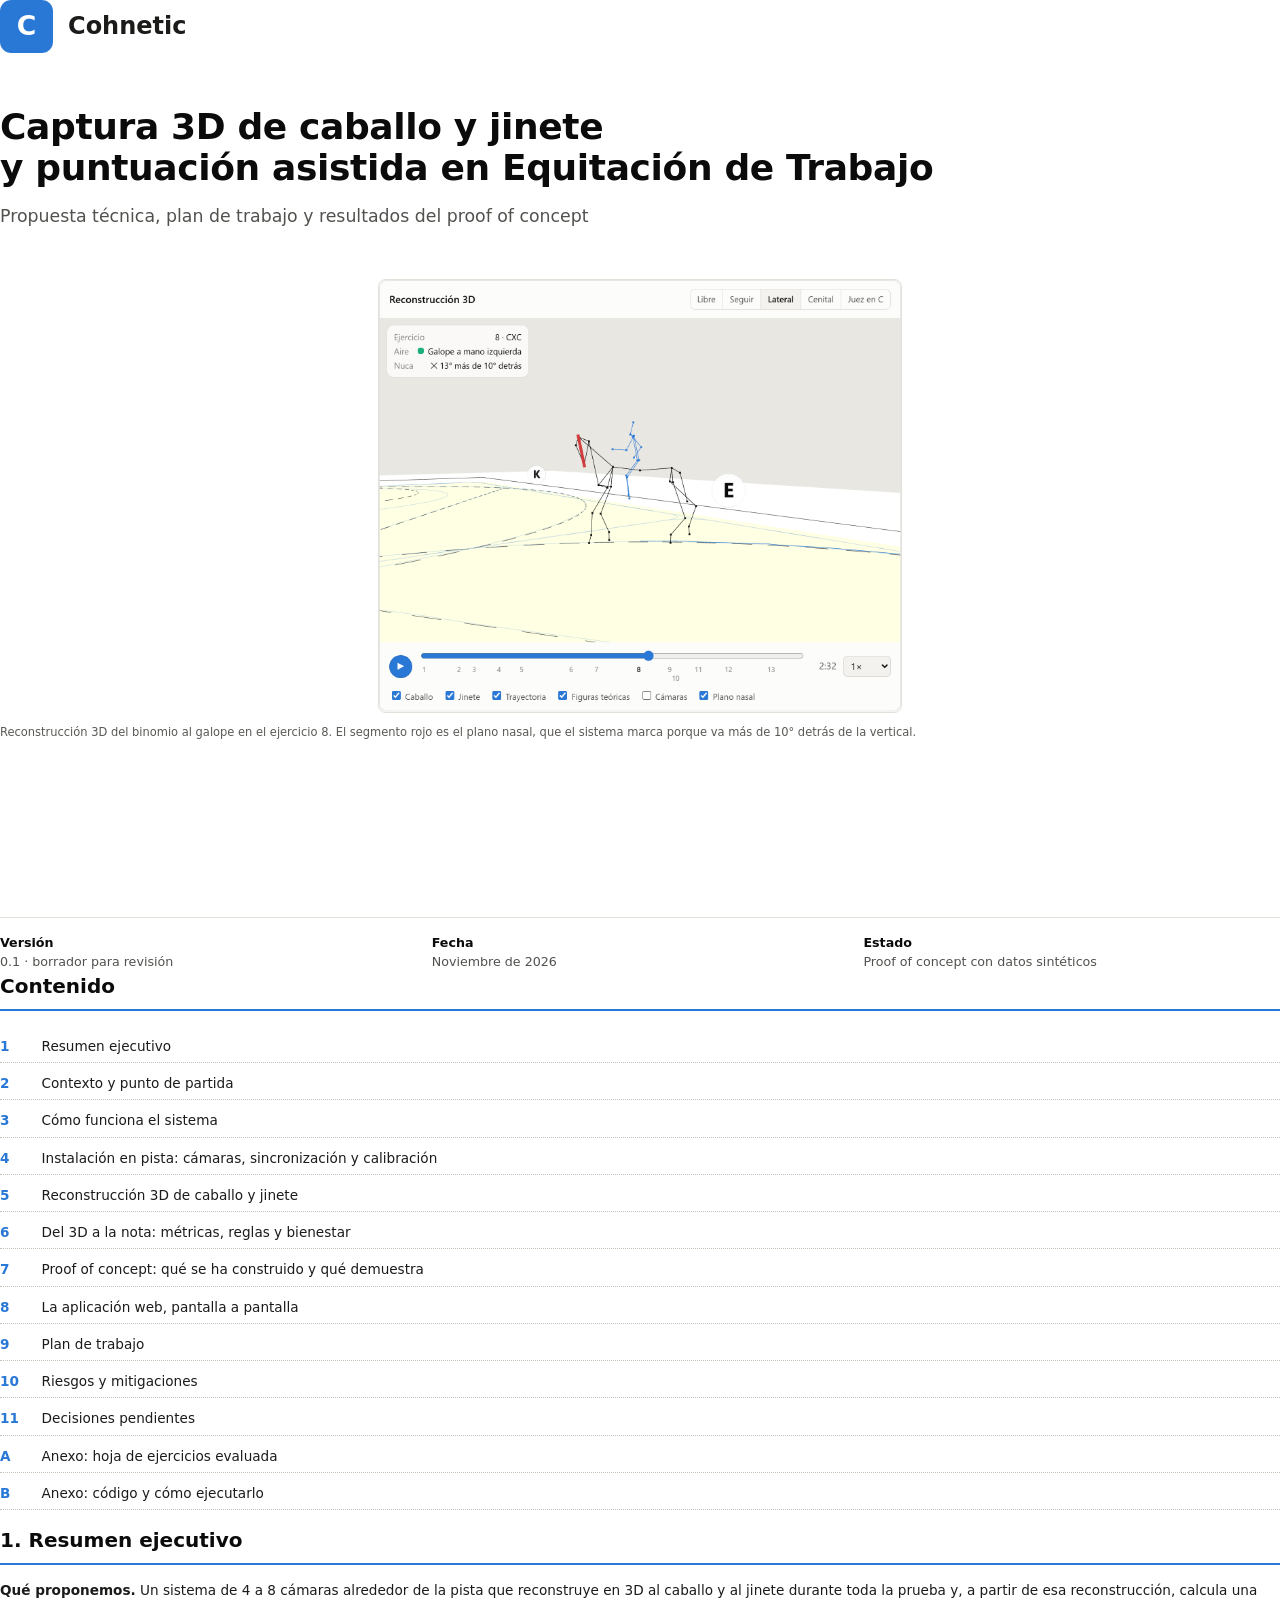
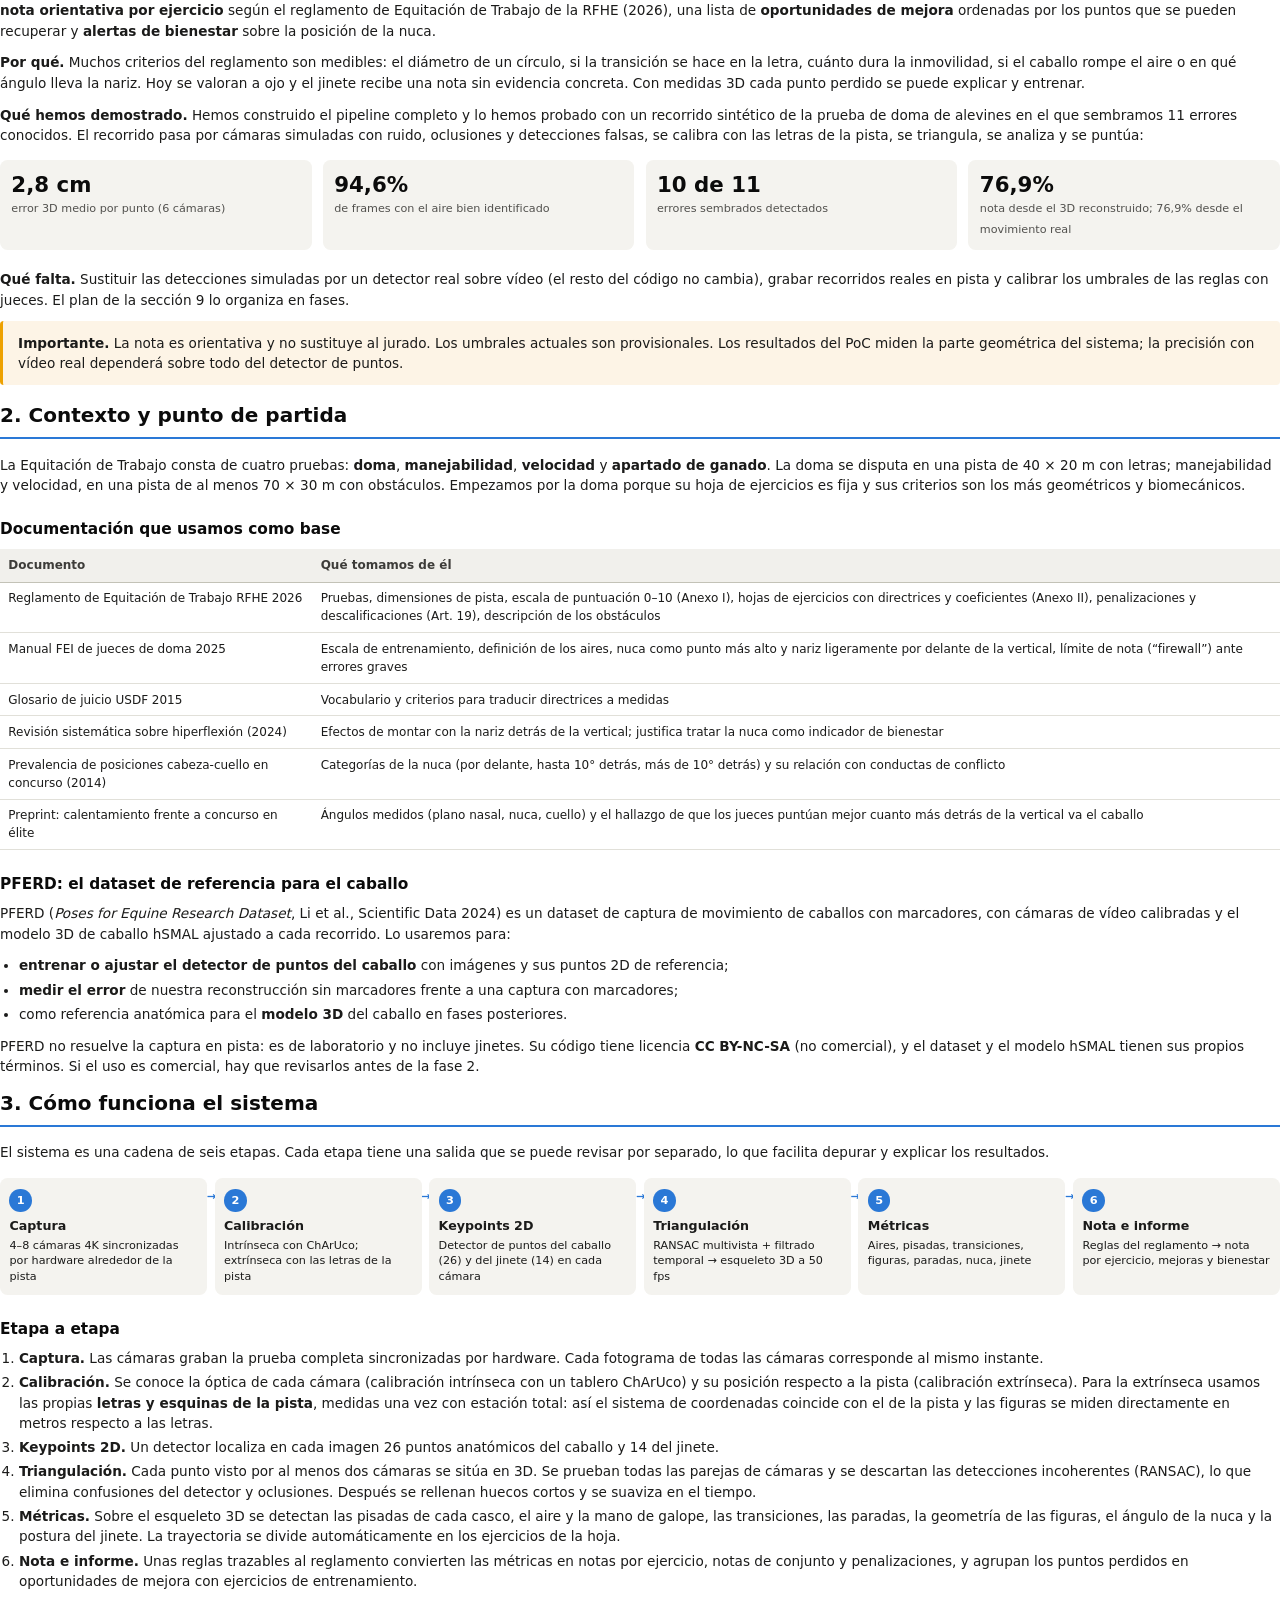
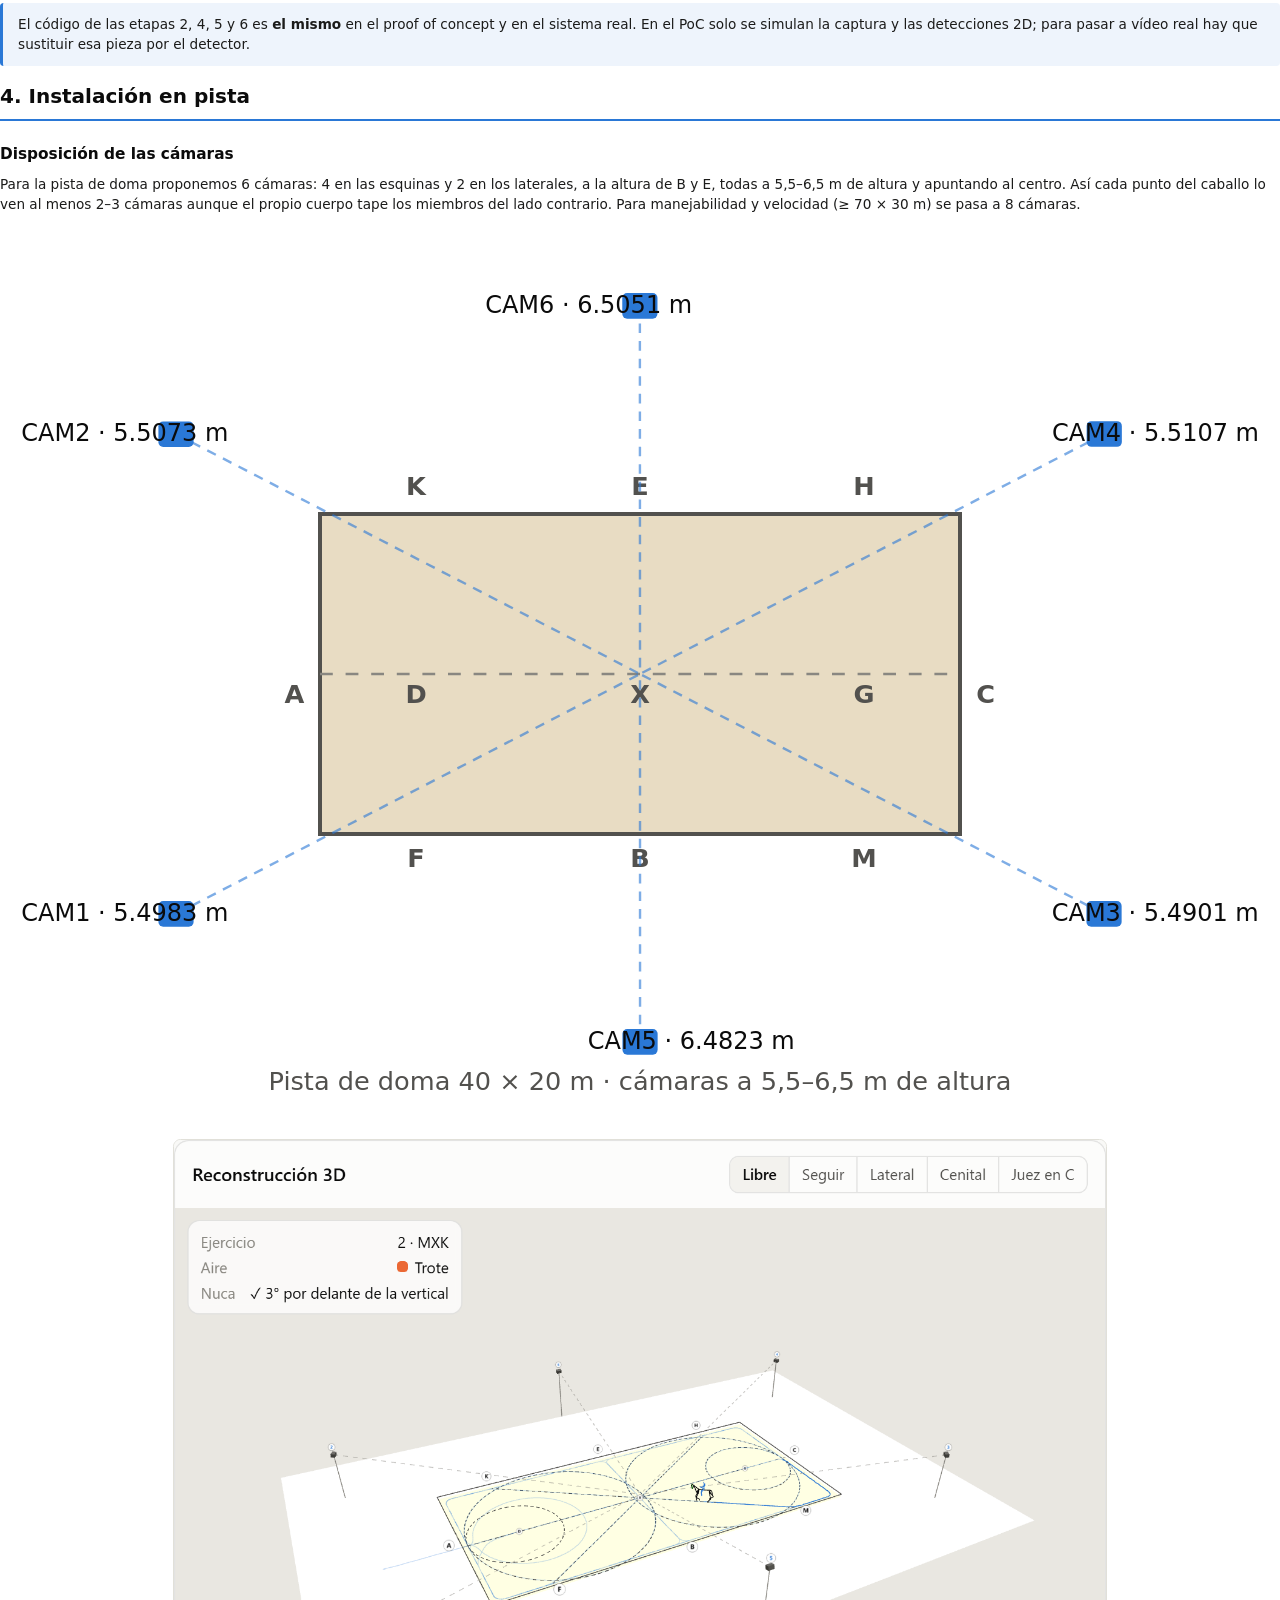
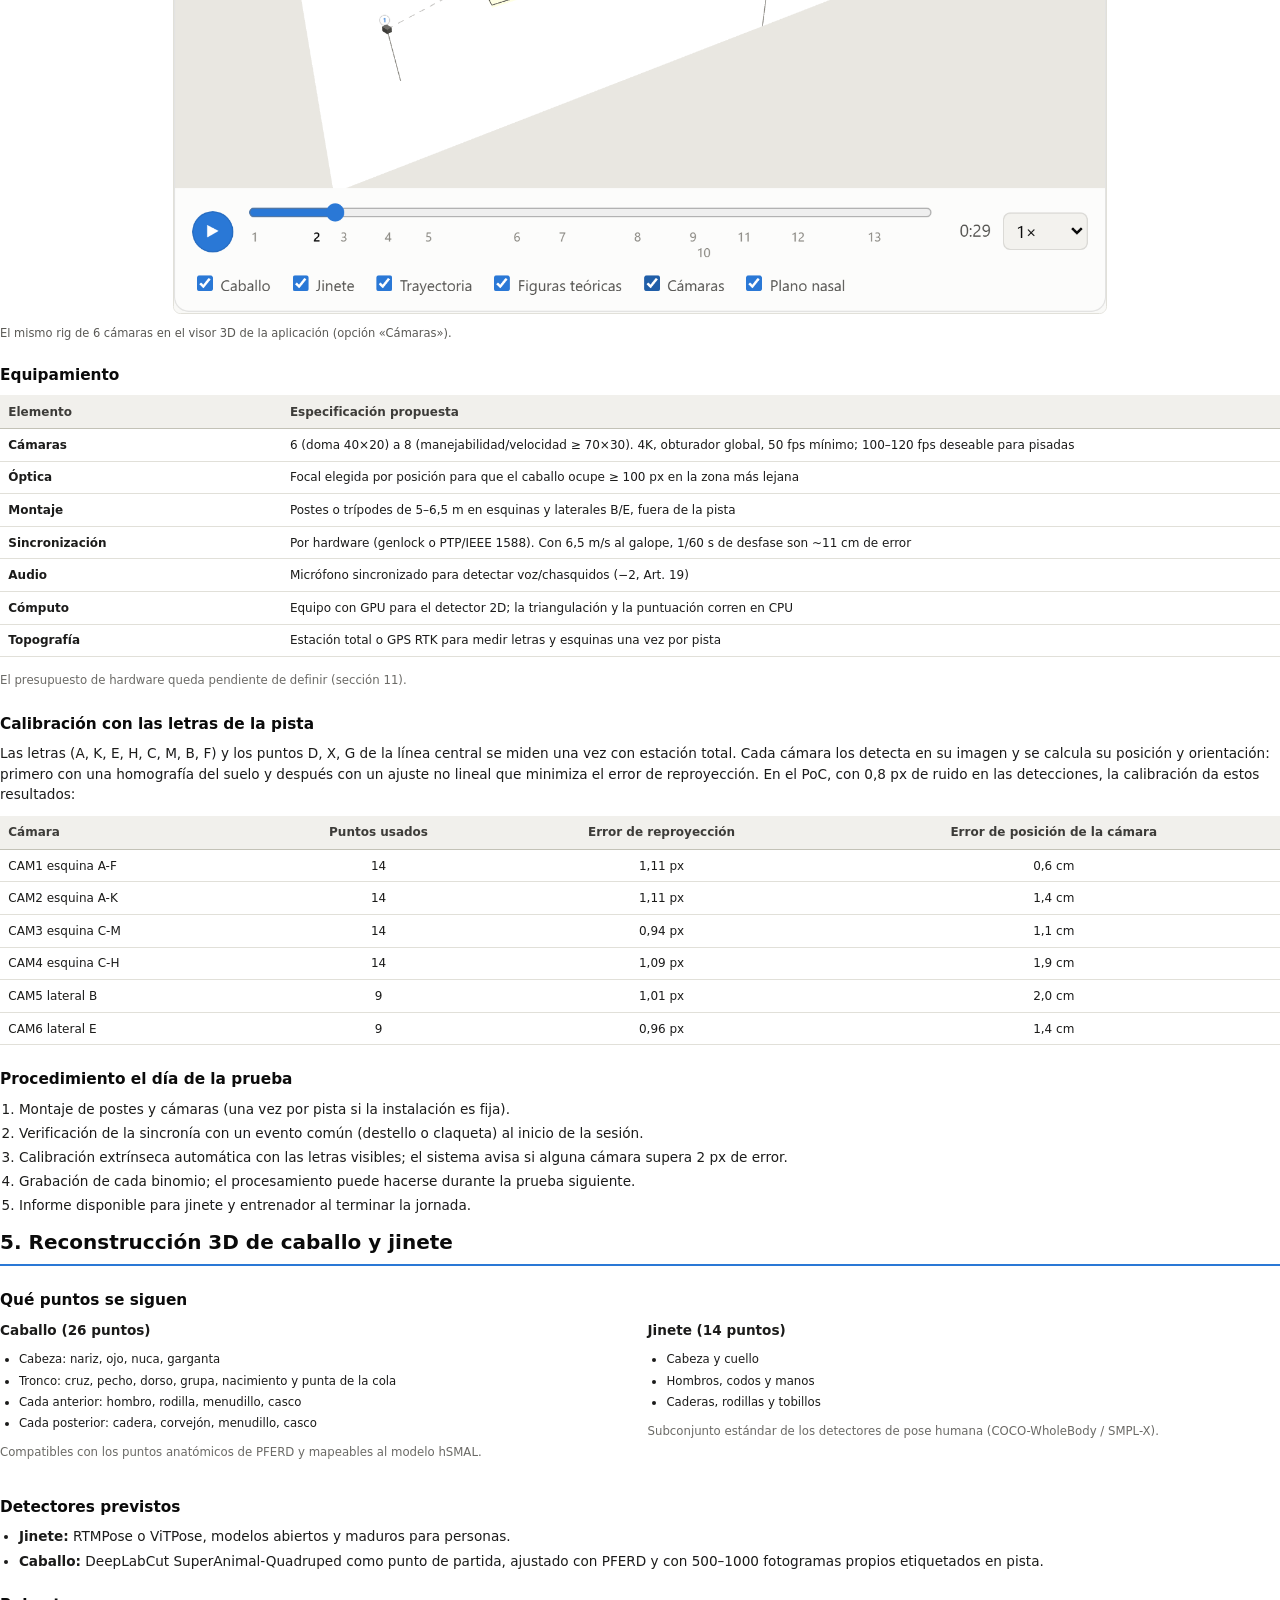
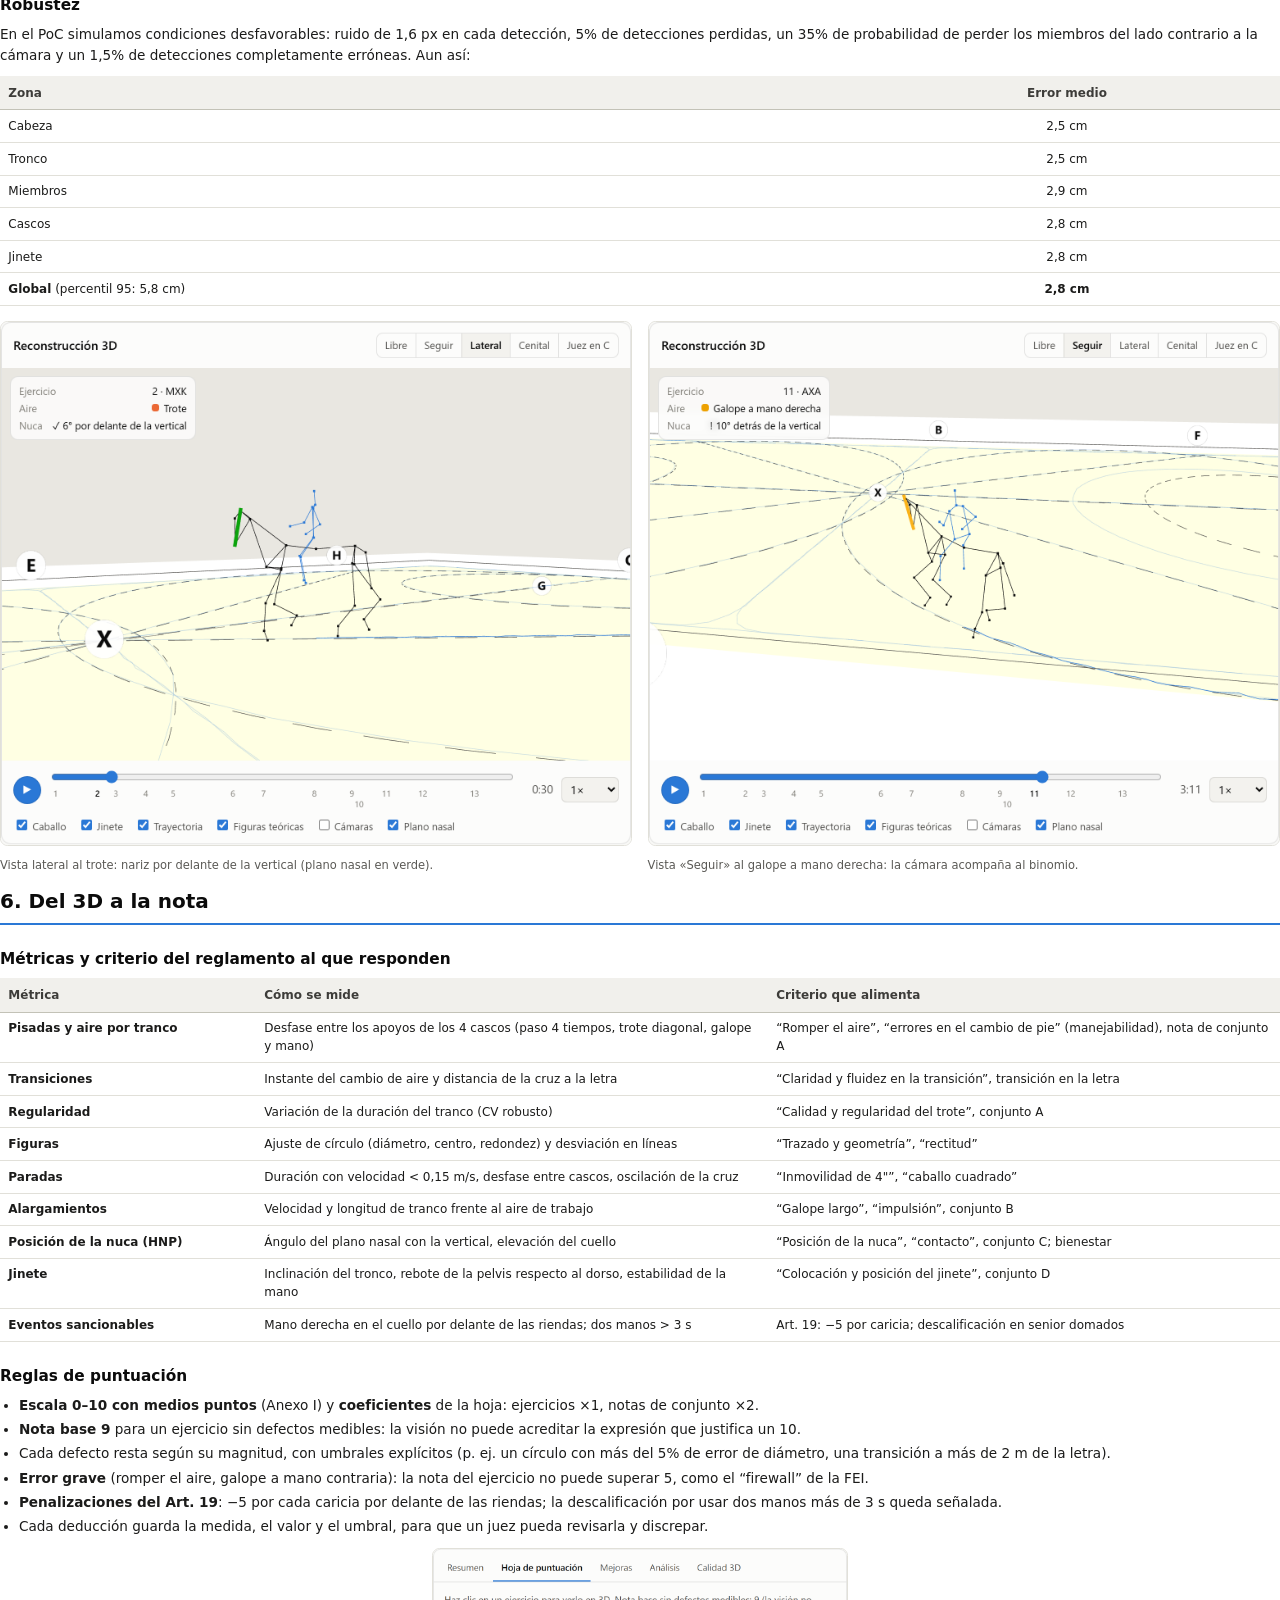
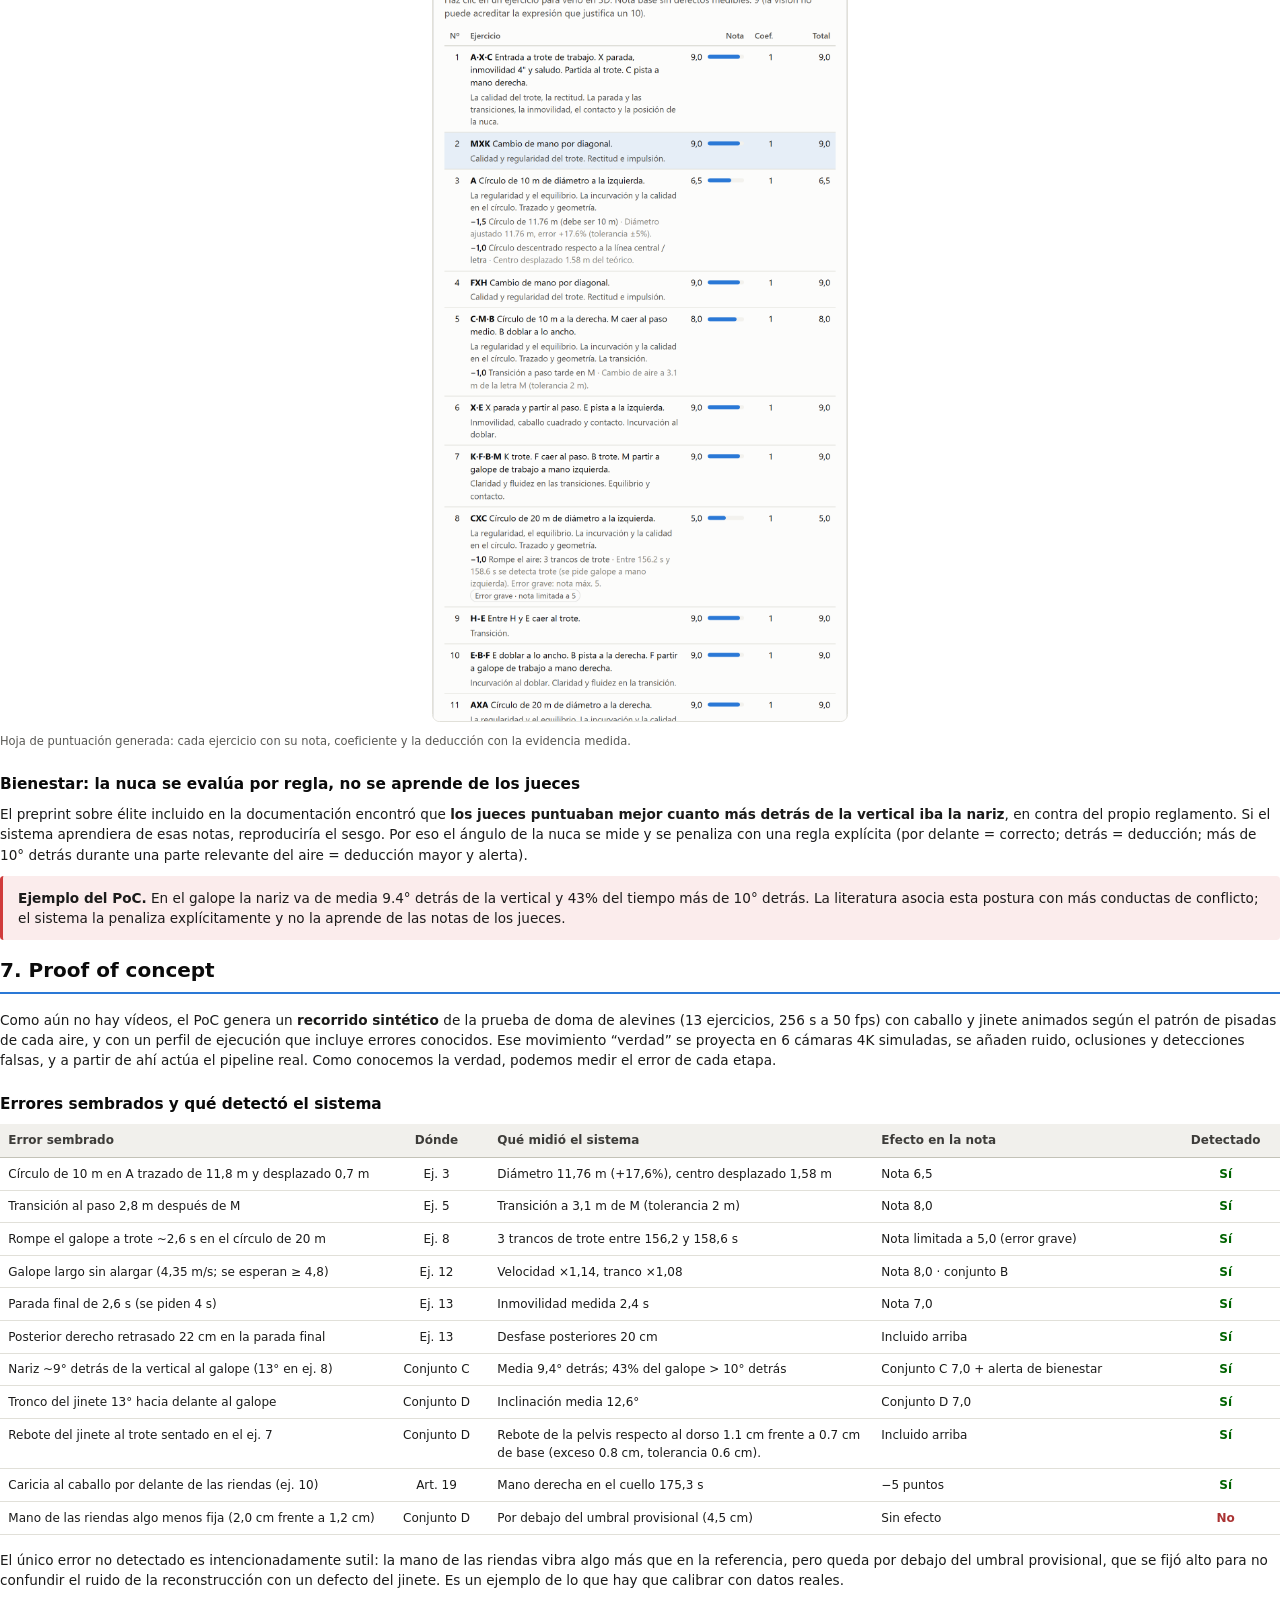
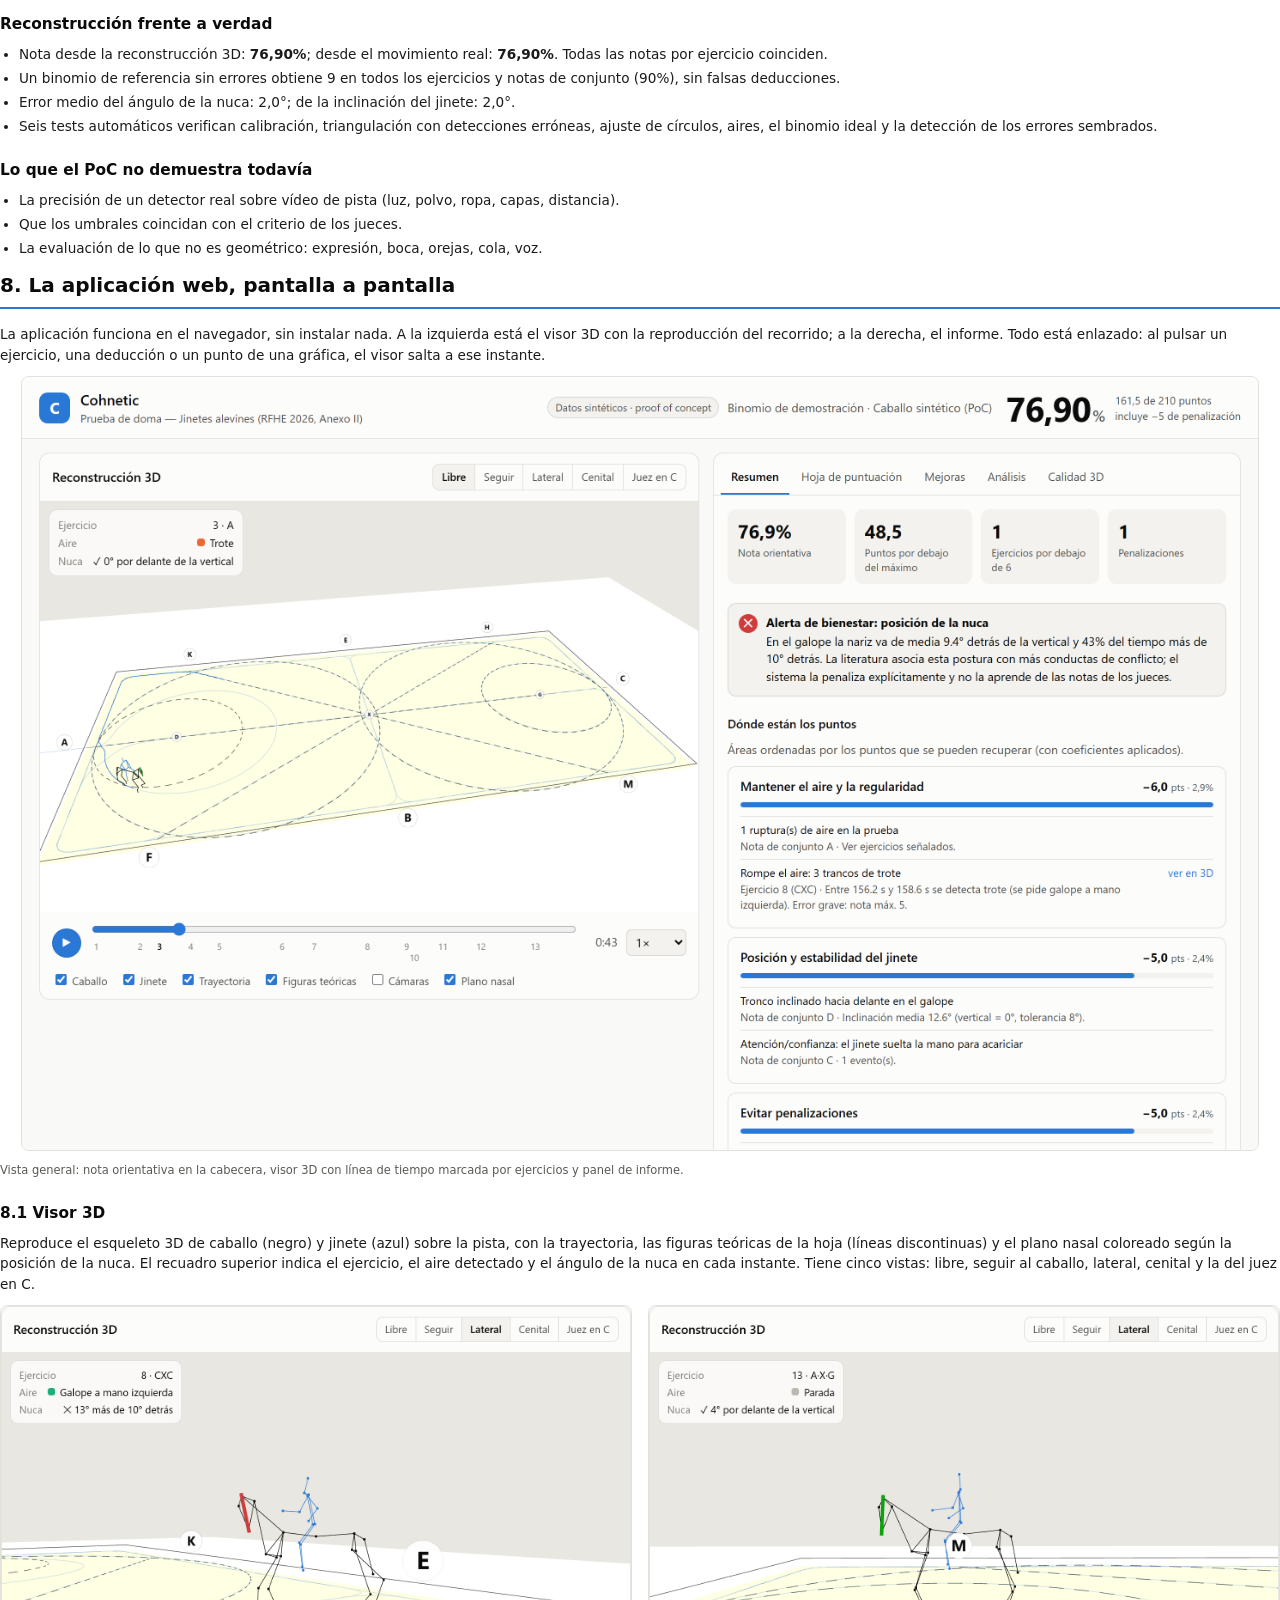
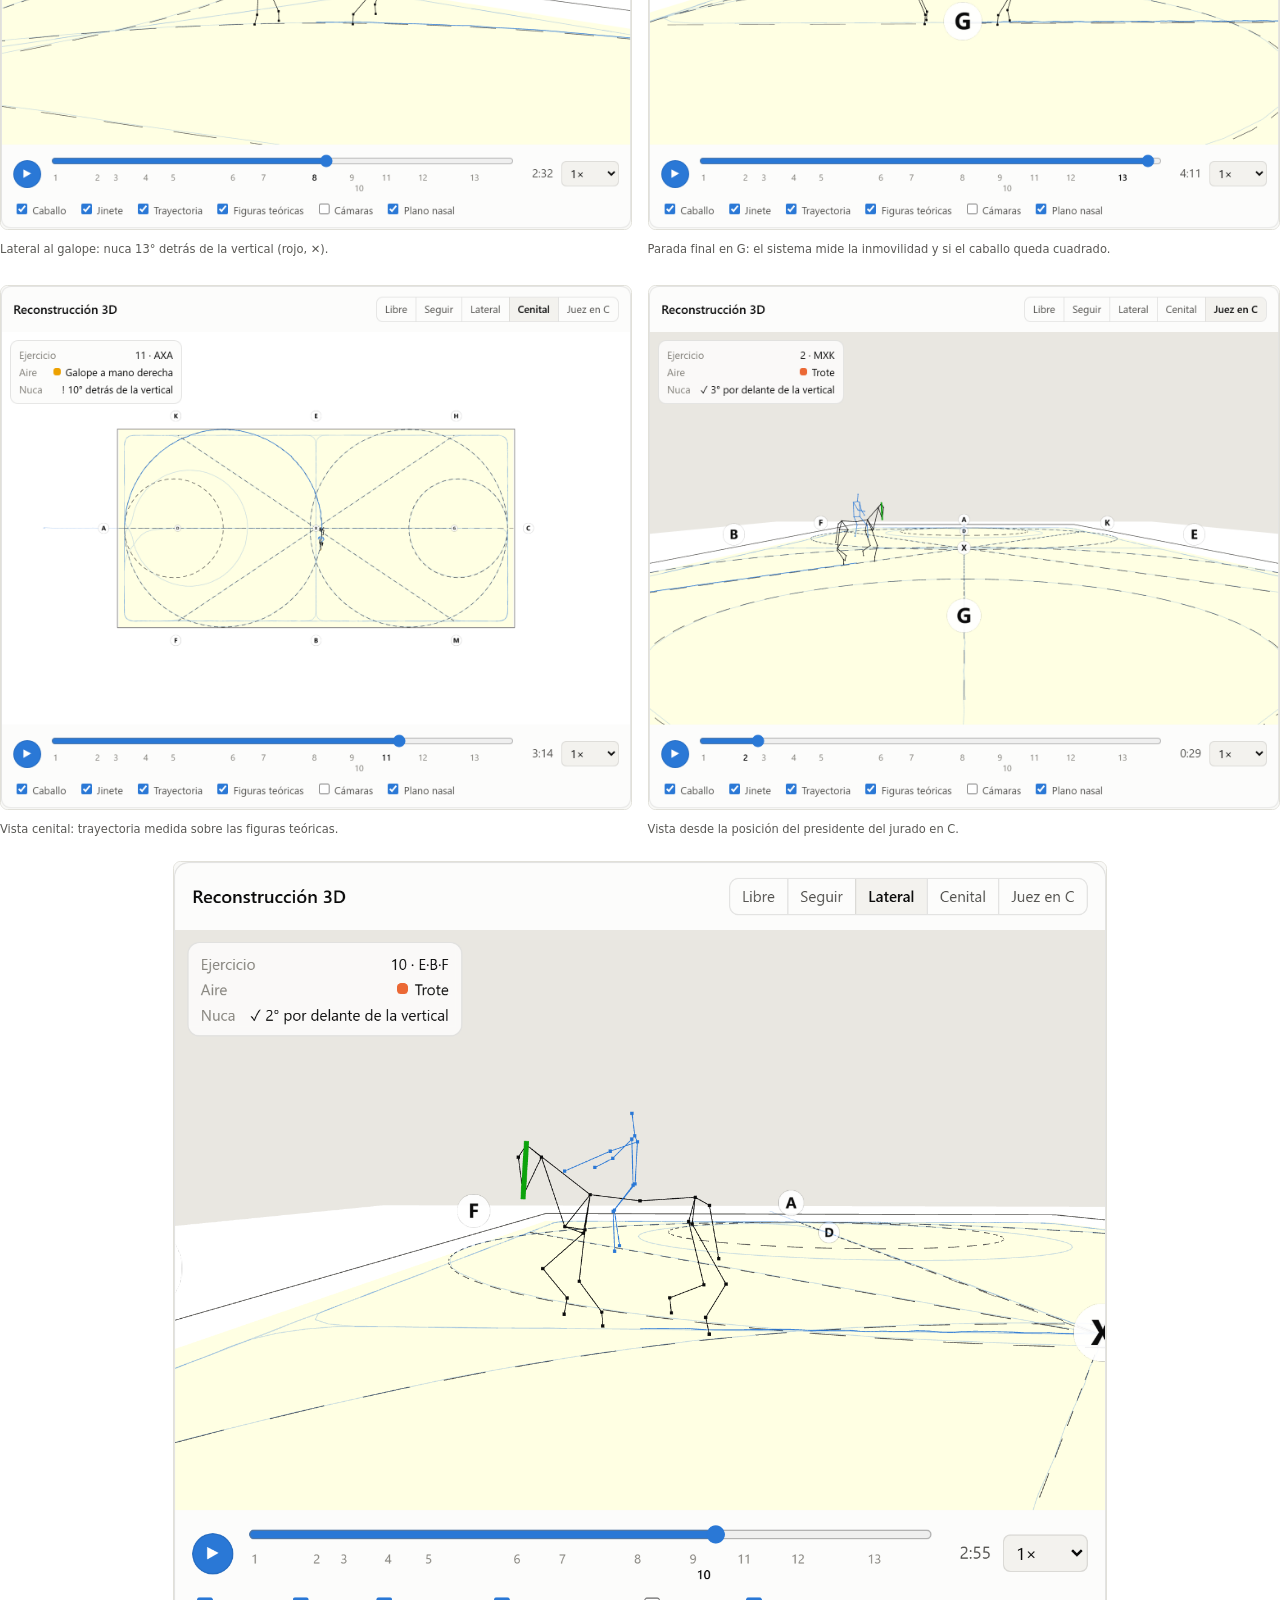
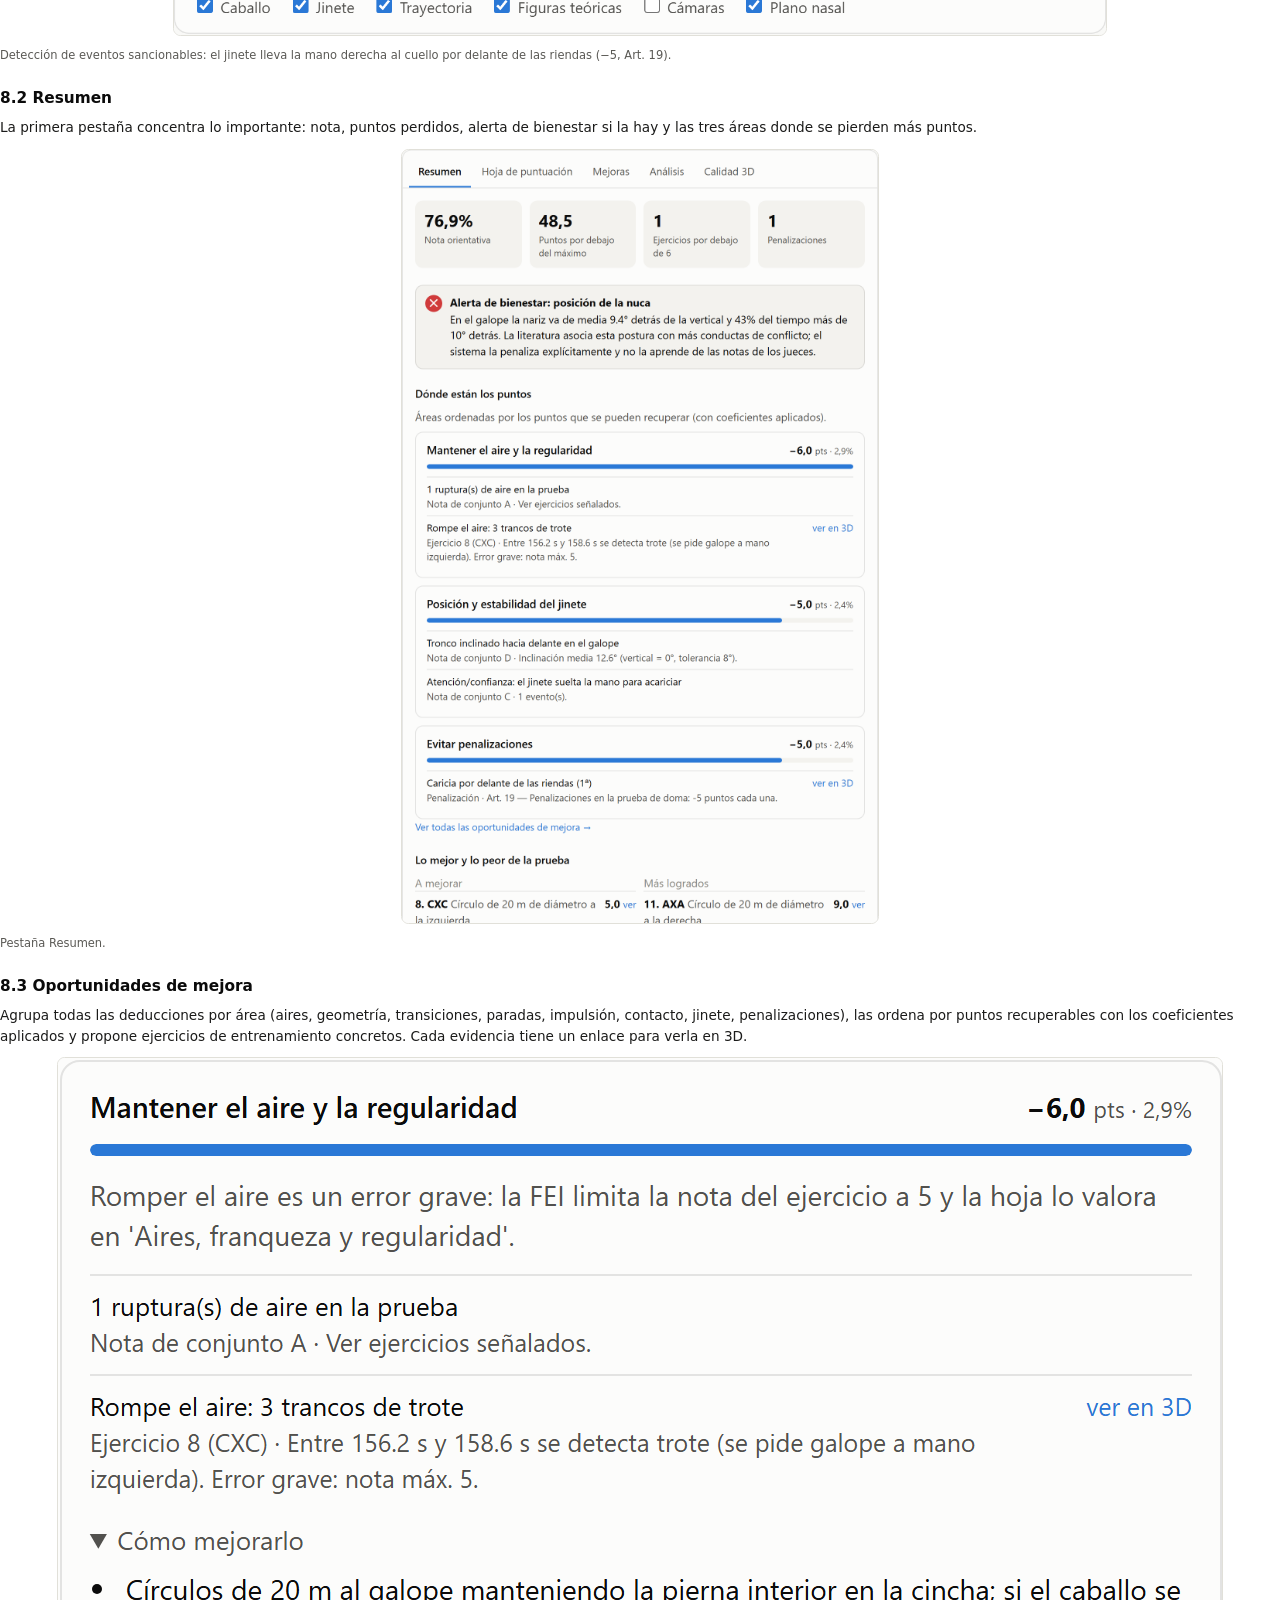
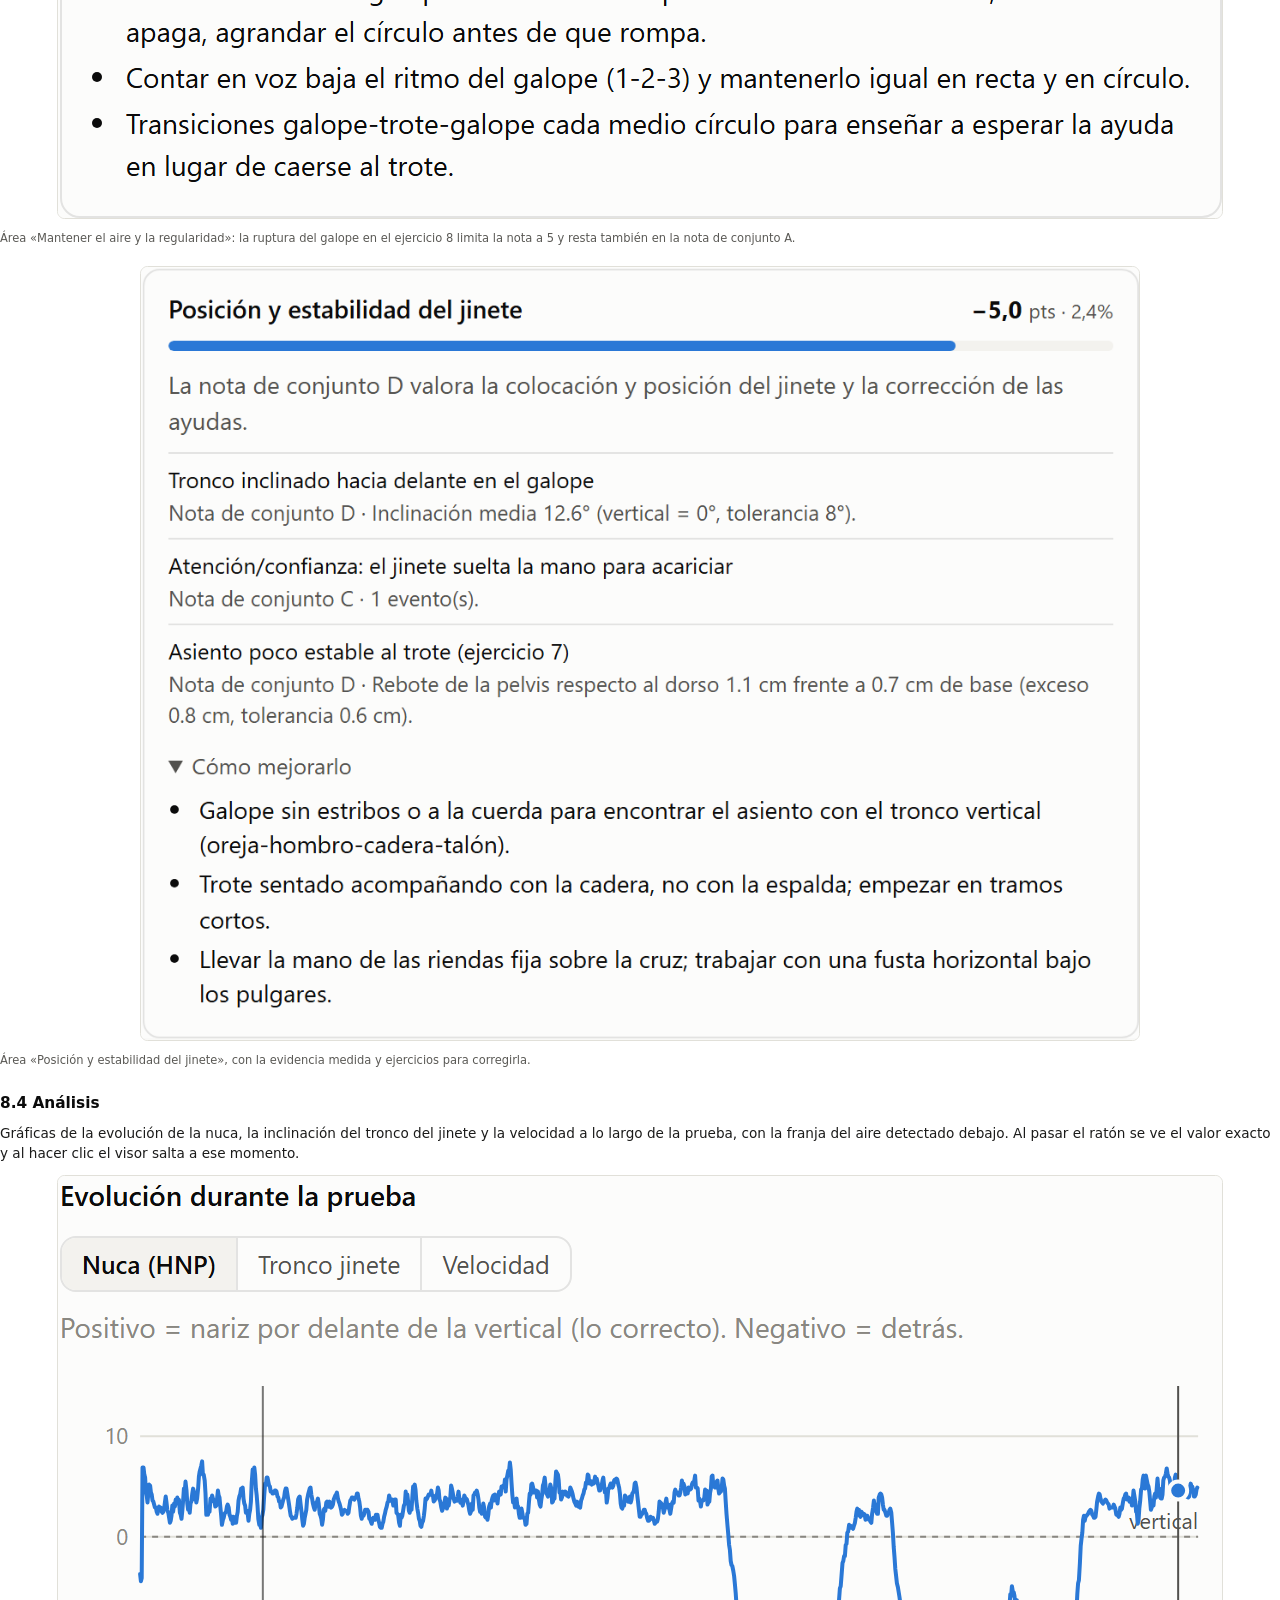
==== docs/propuesta_tecnica.html @ e9cc22f4 "Base del sistema ROCA y proof of concept Pipeline de captura 3D multicámara de caballo y jinete (cal" ====
<!doctype html><html lang="es"><head><meta charset="utf-8"><title>Cohnetic — Propuesta técnica</title>
<style>
@page { size: A4; margin: 18mm 16mm 20mm 16mm; }
* { box-sizing: border-box; }
body { font-family: "Segoe UI", system-ui, sans-serif; color: #1b1b1a; font-size: 10.2pt; line-height: 1.5; margin: 0; }
h1 { font-size: 22pt; margin: 0 0 6mm; color: #0b0b0b; letter-spacing: -0.01em; }
h2 { font-size: 15pt; margin: 0 0 4mm; color: #0b0b0b; padding-bottom: 2mm; border-bottom: 2px solid #2a78d6; }
h3 { font-size: 11.5pt; margin: 6mm 0 2mm; color: #0b0b0b; }
p { margin: 0 0 3mm; }
ul, ol { margin: 0 0 3mm; padding-left: 5mm; }
li { margin: 1mm 0; }
.section { page-break-before: always; }
.muted { color: #6b6a66; }
table { width: 100%; border-collapse: collapse; margin: 2mm 0 4mm; font-size: 9pt; page-break-inside: auto; }
tr { page-break-inside: avoid; }
th { text-align: left; background: #f1f0ec; color: #3d3c39; font-weight: 600; padding: 2mm 2.2mm; border-bottom: 1px solid #c3c2b7; }
td { padding: 1.8mm 2.2mm; border-bottom: 1px solid #e1e0d9; vertical-align: top; }
td.c, th.c { text-align: center; white-space: nowrap; }
figure { margin: 3mm 0 5mm; page-break-inside: avoid; text-align: center; }
figure img { border: 1px solid #e1e0d9; border-radius: 2mm; max-width: 100%; max-height: 205mm; width: auto !important; }
.cover figure img { max-height: 115mm; }
figcaption { font-size: 8.6pt; color: #5a5955; margin-top: 1.5mm; text-align: left; }
.grid2 { display: grid; grid-template-columns: 1fr 1fr; gap: 4mm; }
.grid2 figure { margin: 0 0 3mm; }
.kpis { display: grid; grid-template-columns: repeat(4, 1fr); gap: 3mm; margin: 4mm 0 5mm; }
.kpi { background: #f4f3ef; border-radius: 2mm; padding: 3mm; }
.kpi b { display: block; font-size: 16pt; color: #0b0b0b; line-height: 1.2; }
.kpi span { font-size: 8.4pt; color: #52514e; }
.callout { background: #eef4fc; border-left: 3px solid #2a78d6; padding: 3mm 4mm; border-radius: 1mm; margin: 3mm 0 4mm; page-break-inside: avoid; }
.warn { background: #fdf4e6; border-left-color: #eda100; }
.crit { background: #fbecec; border-left-color: #d03b3b; }
.pipeline { display: grid; grid-template-columns: repeat(6, 1fr); gap: 2mm; margin: 4mm 0; }
.step { background: #f4f3ef; border-radius: 2mm; padding: 3mm 2.5mm; position: relative; font-size: 8.4pt; line-height: 1.35; }
.step .num { width: 6mm; height: 6mm; border-radius: 50%; background: #2a78d6; color: #fff; font-weight: 700; display: grid; place-items: center; margin-bottom: 1.5mm; font-size: 8.5pt; }
.step b { display: block; font-size: 9.5pt; margin-bottom: 1mm; }
.step:not(:last-child)::after { content: "→"; position: absolute; right: -2.4mm; top: 3mm; color: #2a78d6; font-weight: 700; }
.diagram { width: 100%; height: auto; }
.ok { color: #006300; font-weight: 600; }
.no { color: #a33; font-weight: 600; }
.cover { height: 257mm; display: flex; flex-direction: column; }
.cover .brand { display: flex; align-items: center; gap: 4mm; margin-bottom: 14mm; }
.cover .logo { width: 14mm; height: 14mm; border-radius: 3mm; background: #2a78d6; color: #fff; font-weight: 700; font-size: 20pt; display: grid; place-items: center; }
.cover .brand span { font-size: 18pt; font-weight: 650; }
.cover h1 { font-size: 27pt; line-height: 1.15; margin-bottom: 4mm; }
.cover .sub { font-size: 13pt; color: #52514e; margin-bottom: 10mm; }
.cover .meta { margin-top: auto; font-size: 9.5pt; color: #52514e; border-top: 1px solid #e1e0d9; padding-top: 4mm; display: grid; grid-template-columns: 1fr 1fr 1fr; gap: 4mm; }
.cover .meta b { display: block; color: #0b0b0b; }
.toc { list-style: none; padding: 0; columns: 1; }
.toc li { display: flex; gap: 3mm; padding: 1.6mm 0; border-bottom: 1px dotted #c3c2b7; }
.toc li b { width: 8mm; color: #2a78d6; }
.small { font-size: 8.8pt; }
code { font-family: Consolas, monospace; font-size: 8.6pt; background: #f1f0ec; padding: 0 1mm; border-radius: 1mm; }
pre { font-family: Consolas, monospace; font-size: 8.4pt; background: #f4f3ef; padding: 3mm; border-radius: 2mm; white-space: pre-wrap; }
.avoid { page-break-inside: avoid; }
</style></head><body>
<div class="cover">
  <div class="brand"><div class="logo">C</div><span>Cohnetic</span></div>
  <h1>Captura 3D de caballo y jinete<br>y puntuación asistida en Equitación de Trabajo</h1>
  <div class="sub">Propuesta técnica, plan de trabajo y resultados del proof of concept</div>
  <figure class=""><img src="img/02_lateral_galope.png" style="width:100%"><figcaption>Reconstrucción 3D del binomio al galope en el ejercicio 8. El segmento rojo es el plano nasal, que el sistema marca porque va más de 10° detrás de la vertical.</figcaption></figure>
  <div class="meta">
    <div><b>Versión</b>0.1 · borrador para revisión</div>
    <div><b>Fecha</b>Noviembre de 2026</div>
    <div><b>Estado</b>Proof of concept con datos sintéticos</div>
  </div>
</div>

<div class="section">
  <h2>Contenido</h2>
  <ol class="toc">
    <li><b>1</b>Resumen ejecutivo</li>
    <li><b>2</b>Contexto y punto de partida</li>
    <li><b>3</b>Cómo funciona el sistema</li>
    <li><b>4</b>Instalación en pista: cámaras, sincronización y calibración</li>
    <li><b>5</b>Reconstrucción 3D de caballo y jinete</li>
    <li><b>6</b>Del 3D a la nota: métricas, reglas y bienestar</li>
    <li><b>7</b>Proof of concept: qué se ha construido y qué demuestra</li>
    <li><b>8</b>La aplicación web, pantalla a pantalla</li>
    <li><b>9</b>Plan de trabajo</li>
    <li><b>10</b>Riesgos y mitigaciones</li>
    <li><b>11</b>Decisiones pendientes</li>
    <li><b>A</b>Anexo: hoja de ejercicios evaluada</li>
    <li><b>B</b>Anexo: código y cómo ejecutarlo</li>
  </ol>

</div>

<div class="section">
  <h2>1. Resumen ejecutivo</h2>
  <p><b>Qué proponemos.</b> Un sistema de 4 a 8 cámaras alrededor de la pista que reconstruye en 3D al caballo y al jinete durante toda la prueba y,
  a partir de esa reconstrucción, calcula una <b>nota orientativa por ejercicio</b> según el reglamento de Equitación de Trabajo de la RFHE (2026),
  una lista de <b>oportunidades de mejora</b> ordenadas por los puntos que se pueden recuperar y <b>alertas de bienestar</b> sobre la posición de la nuca.</p>
  <p><b>Por qué.</b> Muchos criterios del reglamento son medibles: el diámetro de un círculo, si la transición se hace en la letra, cuánto dura la inmovilidad,
  si el caballo rompe el aire o en qué ángulo lleva la nariz. Hoy se valoran a ojo y el jinete recibe una nota sin evidencia concreta.
  Con medidas 3D cada punto perdido se puede explicar y entrenar.</p>
  <p><b>Qué hemos demostrado.</b> Hemos construido el pipeline completo y lo hemos probado con un recorrido sintético de la prueba de doma de alevines
  en el que sembramos 11 errores conocidos. El recorrido pasa por cámaras simuladas con ruido, oclusiones y detecciones falsas,
  se calibra con las letras de la pista, se triangula, se analiza y se puntúa:</p>
  <div class="kpis">
    <div class="kpi"><b>2,8 cm</b><span>error 3D medio por punto (6 cámaras)</span></div>
    <div class="kpi"><b>94,6%</b><span>de frames con el aire bien identificado</span></div>
    <div class="kpi"><b>10 de 11</b><span>errores sembrados detectados</span></div>
    <div class="kpi"><b>76,9%</b><span>nota desde el 3D reconstruido; 76,9% desde el movimiento real</span></div>
  </div>
  <p><b>Qué falta.</b> Sustituir las detecciones simuladas por un detector real sobre vídeo (el resto del código no cambia), grabar recorridos reales en pista
  y calibrar los umbrales de las reglas con jueces. El plan de la sección 9 lo organiza en fases.</p>
  <div class="callout warn"><b>Importante.</b> La nota es orientativa y no sustituye al jurado. Los umbrales actuales son provisionales.
  Los resultados del PoC miden la parte geométrica del sistema; la precisión con vídeo real dependerá sobre todo del detector de puntos.</div>
</div>

<div class="section">
  <h2>2. Contexto y punto de partida</h2>
  <p>La Equitación de Trabajo consta de cuatro pruebas: <b>doma</b>, <b>manejabilidad</b>, <b>velocidad</b> y <b>apartado de ganado</b>.
  La doma se disputa en una pista de 40 × 20 m con letras; manejabilidad y velocidad, en una pista de al menos 70 × 30 m con obstáculos.
  Empezamos por la doma porque su hoja de ejercicios es fija y sus criterios son los más geométricos y biomecánicos.</p>
  <h3>Documentación que usamos como base</h3>
  <table>
    <tr><th>Documento</th><th>Qué tomamos de él</th></tr>
    <tr><td>Reglamento de Equitación de Trabajo RFHE 2026</td><td>Pruebas, dimensiones de pista, escala de puntuación 0–10 (Anexo I), hojas de ejercicios con directrices y coeficientes (Anexo II), penalizaciones y descalificaciones (Art. 19), descripción de los obstáculos</td></tr>
    <tr><td>Manual FEI de jueces de doma 2025</td><td>Escala de entrenamiento, definición de los aires, nuca como punto más alto y nariz ligeramente por delante de la vertical, límite de nota (“firewall”) ante errores graves</td></tr>
    <tr><td>Glosario de juicio USDF 2015</td><td>Vocabulario y criterios para traducir directrices a medidas</td></tr>
    <tr><td>Revisión sistemática sobre hiperflexión (2024)</td><td>Efectos de montar con la nariz detrás de la vertical; justifica tratar la nuca como indicador de bienestar</td></tr>
    <tr><td>Prevalencia de posiciones cabeza-cuello en concurso (2014)</td><td>Categorías de la nuca (por delante, hasta 10° detrás, más de 10° detrás) y su relación con conductas de conflicto</td></tr>
    <tr><td>Preprint: calentamiento frente a concurso en élite</td><td>Ángulos medidos (plano nasal, nuca, cuello) y el hallazgo de que los jueces puntúan mejor cuanto más detrás de la vertical va el caballo</td></tr>
  </table>
  <h3>PFERD: el dataset de referencia para el caballo</h3>
  <p>PFERD (<i>Poses for Equine Research Dataset</i>, Li et al., Scientific Data 2024) es un dataset de captura de movimiento de caballos con marcadores,
  con cámaras de vídeo calibradas y el modelo 3D de caballo hSMAL ajustado a cada recorrido. Lo usaremos para:</p>
  <ul>
    <li><b>entrenar o ajustar el detector de puntos del caballo</b> con imágenes y sus puntos 2D de referencia;</li>
    <li><b>medir el error</b> de nuestra reconstrucción sin marcadores frente a una captura con marcadores;</li>
    <li>como referencia anatómica para el <b>modelo 3D</b> del caballo en fases posteriores.</li>
  </ul>
  <p>PFERD no resuelve la captura en pista: es de laboratorio y no incluye jinetes. Su código tiene licencia <b>CC BY-NC-SA</b> (no comercial),
  y el dataset y el modelo hSMAL tienen sus propios términos. Si el uso es comercial, hay que revisarlos antes de la fase 2.</p>
</div>

<div class="section">
  <h2>3. Cómo funciona el sistema</h2>
  <p>El sistema es una cadena de seis etapas. Cada etapa tiene una salida que se puede revisar por separado, lo que facilita depurar y explicar los resultados.</p>
  <div class="pipeline"><div class="step"><div class="num">1</div><b>Captura</b><span>4–8 cámaras 4K sincronizadas por hardware alrededor de la pista</span></div><div class="step"><div class="num">2</div><b>Calibración</b><span>Intrínseca con ChArUco; extrínseca con las letras de la pista</span></div><div class="step"><div class="num">3</div><b>Keypoints 2D</b><span>Detector de puntos del caballo (26) y del jinete (14) en cada cámara</span></div><div class="step"><div class="num">4</div><b>Triangulación</b><span>RANSAC multivista + filtrado temporal → esqueleto 3D a 50 fps</span></div><div class="step"><div class="num">5</div><b>Métricas</b><span>Aires, pisadas, transiciones, figuras, paradas, nuca, jinete</span></div><div class="step"><div class="num">6</div><b>Nota e informe</b><span>Reglas del reglamento → nota por ejercicio, mejoras y bienestar</span></div></div>
  <h3>Etapa a etapa</h3>
  <ol>
    <li><b>Captura.</b> Las cámaras graban la prueba completa sincronizadas por hardware. Cada fotograma de todas las cámaras corresponde al mismo instante.</li>
    <li><b>Calibración.</b> Se conoce la óptica de cada cámara (calibración intrínseca con un tablero ChArUco) y su posición respecto a la pista
    (calibración extrínseca). Para la extrínseca usamos las propias <b>letras y esquinas de la pista</b>, medidas una vez con estación total:
    así el sistema de coordenadas coincide con el de la pista y las figuras se miden directamente en metros respecto a las letras.</li>
    <li><b>Keypoints 2D.</b> Un detector localiza en cada imagen 26 puntos anatómicos del caballo y 14 del jinete.</li>
    <li><b>Triangulación.</b> Cada punto visto por al menos dos cámaras se sitúa en 3D. Se prueban todas las parejas de cámaras y se descartan las
    detecciones incoherentes (RANSAC), lo que elimina confusiones del detector y oclusiones. Después se rellenan huecos cortos y se suaviza en el tiempo.</li>
    <li><b>Métricas.</b> Sobre el esqueleto 3D se detectan las pisadas de cada casco, el aire y la mano de galope, las transiciones, las paradas,
    la geometría de las figuras, el ángulo de la nuca y la postura del jinete. La trayectoria se divide automáticamente en los ejercicios de la hoja.</li>
    <li><b>Nota e informe.</b> Unas reglas trazables al reglamento convierten las métricas en notas por ejercicio, notas de conjunto y penalizaciones,
    y agrupan los puntos perdidos en oportunidades de mejora con ejercicios de entrenamiento.</li>
  </ol>
  <div class="callout">El código de las etapas 2, 4, 5 y 6 es <b>el mismo</b> en el proof of concept y en el sistema real. En el PoC solo se simulan
  la captura y las detecciones 2D; para pasar a vídeo real hay que sustituir esa pieza por el detector.</div>
</div>

<div class="section">
  <h2>4. Instalación en pista</h2>
  <h3>Disposición de las cámaras</h3>
  <p>Para la pista de doma proponemos 6 cámaras: 4 en las esquinas y 2 en los laterales, a la altura de B y E, todas a 5,5–6,5 m de altura y apuntando al centro.
  Así cada punto del caballo lo ven al menos 2–3 cámaras aunque el propio cuerpo tape los miembros del lado contrario.
  Para manejabilidad y velocidad (≥ 70 × 30 m) se pasa a 8 cámaras.</p>
  <svg viewBox="-20 -28 80 56" class="diagram" role="img" aria-label="Disposición de cámaras"><rect x="0" y="-10" width="40" height="20" fill="#e8dcc3" stroke="#52514e" stroke-width="0.25"/><line x1="0" y1="0" x2="40" y2="0" stroke="#898781" stroke-width="0.15" stroke-dasharray="0.8 0.8"/><text x="-1.6" y="1.4" font-size="1.6" text-anchor="middle" dominant-baseline="middle" font-weight="600" fill="#52514e">A</text><text x="6.0" y="-11.6" font-size="1.6" text-anchor="middle" dominant-baseline="middle" font-weight="600" fill="#52514e">K</text><text x="20.0" y="-11.6" font-size="1.6" text-anchor="middle" dominant-baseline="middle" font-weight="600" fill="#52514e">E</text><text x="34.0" y="-11.6" font-size="1.6" text-anchor="middle" dominant-baseline="middle" font-weight="600" fill="#52514e">H</text><text x="41.6" y="1.4" font-size="1.6" text-anchor="middle" dominant-baseline="middle" font-weight="600" fill="#52514e">C</text><text x="34.0" y="11.6" font-size="1.6" text-anchor="middle" dominant-baseline="middle" font-weight="600" fill="#52514e">M</text><text x="20.0" y="11.6" font-size="1.6" text-anchor="middle" dominant-baseline="middle" font-weight="600" fill="#52514e">B</text><text x="6.0" y="11.6" font-size="1.6" text-anchor="middle" dominant-baseline="middle" font-weight="600" fill="#52514e">F</text><text x="6.0" y="1.4" font-size="1.6" text-anchor="middle" dominant-baseline="middle" font-weight="600" fill="#52514e">D</text><text x="20.0" y="1.4" font-size="1.6" text-anchor="middle" dominant-baseline="middle" font-weight="600" fill="#52514e">X</text><text x="34.0" y="1.4" font-size="1.6" text-anchor="middle" dominant-baseline="middle" font-weight="600" fill="#52514e">G</text><line x1="-8.9999" y1="14.9942" x2="20" y2="0" stroke="#2a78d6" stroke-width="0.15" stroke-dasharray="0.6 0.5" opacity="0.6"/><rect x="-10.0999" y="14.194199999999999" width="2.2" height="1.6" rx="0.3" fill="#2a78d6"/><text x="-12.1999" y="14.9942" font-size="1.5" text-anchor="middle" dominant-baseline="middle" fill="#0b0b0b">CAM1 · 5.4983 m</text><line x1="-8.9992" y1="-14.9877" x2="20" y2="0" stroke="#2a78d6" stroke-width="0.15" stroke-dasharray="0.6 0.5" opacity="0.6"/><rect x="-10.0992" y="-15.787700000000001" width="2.2" height="1.6" rx="0.3" fill="#2a78d6"/><text x="-12.199200000000001" y="-14.9877" font-size="1.5" text-anchor="middle" dominant-baseline="middle" fill="#0b0b0b">CAM2 · 5.5073 m</text><line x1="49.0016" y1="14.9953" x2="20" y2="0" stroke="#2a78d6" stroke-width="0.15" stroke-dasharray="0.6 0.5" opacity="0.6"/><rect x="47.9016" y="14.1953" width="2.2" height="1.6" rx="0.3" fill="#2a78d6"/><text x="52.201600000000006" y="14.9953" font-size="1.5" text-anchor="middle" dominant-baseline="middle" fill="#0b0b0b">CAM3 · 5.4901 m</text><line x1="49.0157" y1="-15.0001" x2="20" y2="0" stroke="#2a78d6" stroke-width="0.15" stroke-dasharray="0.6 0.5" opacity="0.6"/><rect x="47.9157" y="-15.8001" width="2.2" height="1.6" rx="0.3" fill="#2a78d6"/><text x="52.215700000000005" y="-15.0001" font-size="1.5" text-anchor="middle" dominant-baseline="middle" fill="#0b0b0b">CAM4 · 5.5107 m</text><line x1="20.0025" y1="22.9901" x2="20" y2="0" stroke="#2a78d6" stroke-width="0.15" stroke-dasharray="0.6 0.5" opacity="0.6"/><rect x="18.9025" y="22.1901" width="2.2" height="1.6" rx="0.3" fill="#2a78d6"/><text x="23.2025" y="22.9901" font-size="1.5" text-anchor="middle" dominant-baseline="middle" fill="#0b0b0b">CAM5 · 6.4823 m</text><line x1="19.9918" y1="-23.01" x2="20" y2="0" stroke="#2a78d6" stroke-width="0.15" stroke-dasharray="0.6 0.5" opacity="0.6"/><rect x="18.8918" y="-23.810000000000002" width="2.2" height="1.6" rx="0.3" fill="#2a78d6"/><text x="16.791800000000002" y="-23.01" font-size="1.5" text-anchor="middle" dominant-baseline="middle" fill="#0b0b0b">CAM6 · 6.5051 m</text><text x="20" y="26" font-size="1.6" text-anchor="middle" fill="#52514e">Pista de doma 40 × 20 m · cámaras a 5,5–6,5 m de altura</text></svg>
  <figure class=""><img src="img/09_rig_camaras.png" style="width:86%"><figcaption>El mismo rig de 6 cámaras en el visor 3D de la aplicación (opción «Cámaras»).</figcaption></figure>
  <h3>Equipamiento</h3>
  <table><tr><th style="width:22%">Elemento</th><th>Especificación propuesta</th></tr>
  <tr><td><b>Cámaras</b></td><td>6 (doma 40×20) a 8 (manejabilidad/velocidad ≥ 70×30). 4K, obturador global, 50 fps mínimo; 100–120 fps deseable para pisadas</td></tr><tr><td><b>Óptica</b></td><td>Focal elegida por posición para que el caballo ocupe ≥ 100 px en la zona más lejana</td></tr><tr><td><b>Montaje</b></td><td>Postes o trípodes de 5–6,5 m en esquinas y laterales B/E, fuera de la pista</td></tr><tr><td><b>Sincronización</b></td><td>Por hardware (genlock o PTP/IEEE 1588). Con 6,5 m/s al galope, 1/60 s de desfase son ~11 cm de error</td></tr><tr><td><b>Audio</b></td><td>Micrófono sincronizado para detectar voz/chasquidos (−2, Art. 19)</td></tr><tr><td><b>Cómputo</b></td><td>Equipo con GPU para el detector 2D; la triangulación y la puntuación corren en CPU</td></tr><tr><td><b>Topografía</b></td><td>Estación total o GPS RTK para medir letras y esquinas una vez por pista</td></tr></table>
  <p class="muted small">El presupuesto de hardware queda pendiente de definir (sección 11).</p>
  <h3>Calibración con las letras de la pista</h3>
  <p>Las letras (A, K, E, H, C, M, B, F) y los puntos D, X, G de la línea central se miden una vez con estación total. Cada cámara los detecta en su imagen
  y se calcula su posición y orientación: primero con una homografía del suelo y después con un ajuste no lineal que minimiza el error de reproyección.
  En el PoC, con 0,8 px de ruido en las detecciones, la calibración da estos resultados:</p>
  <table><tr><th>Cámara</th><th class="c">Puntos usados</th><th class="c">Error de reproyección</th><th class="c">Error de posición de la cámara</th></tr>
  <tr><td>CAM1 esquina A-F</td><td class='c'>14</td><td class='c'>1,11 px</td><td class='c'>0,6 cm</td></tr><tr><td>CAM2 esquina A-K</td><td class='c'>14</td><td class='c'>1,11 px</td><td class='c'>1,4 cm</td></tr><tr><td>CAM3 esquina C-M</td><td class='c'>14</td><td class='c'>0,94 px</td><td class='c'>1,1 cm</td></tr><tr><td>CAM4 esquina C-H</td><td class='c'>14</td><td class='c'>1,09 px</td><td class='c'>1,9 cm</td></tr><tr><td>CAM5 lateral B</td><td class='c'>9</td><td class='c'>1,01 px</td><td class='c'>2,0 cm</td></tr><tr><td>CAM6 lateral E</td><td class='c'>9</td><td class='c'>0,96 px</td><td class='c'>1,4 cm</td></tr></table>
  <h3>Procedimiento el día de la prueba</h3>
  <ol>
    <li>Montaje de postes y cámaras (una vez por pista si la instalación es fija).</li>
    <li>Verificación de la sincronía con un evento común (destello o claqueta) al inicio de la sesión.</li>
    <li>Calibración extrínseca automática con las letras visibles; el sistema avisa si alguna cámara supera 2 px de error.</li>
    <li>Grabación de cada binomio; el procesamiento puede hacerse durante la prueba siguiente.</li>
    <li>Informe disponible para jinete y entrenador al terminar la jornada.</li>
  </ol>
</div>

<div class="section">
  <h2>5. Reconstrucción 3D de caballo y jinete</h2>
  <h3>Qué puntos se siguen</h3>
  <div class="grid2">
    <div><p><b>Caballo (26 puntos)</b></p>
      <ul class="small"><li>Cabeza: nariz, ojo, nuca, garganta</li><li>Tronco: cruz, pecho, dorso, grupa, nacimiento y punta de la cola</li>
      <li>Cada anterior: hombro, rodilla, menudillo, casco</li><li>Cada posterior: cadera, corvejón, menudillo, casco</li></ul>
      <p class="small muted">Compatibles con los puntos anatómicos de PFERD y mapeables al modelo hSMAL.</p></div>
    <div><p><b>Jinete (14 puntos)</b></p>
      <ul class="small"><li>Cabeza y cuello</li><li>Hombros, codos y manos</li><li>Caderas, rodillas y tobillos</li></ul>
      <p class="small muted">Subconjunto estándar de los detectores de pose humana (COCO-WholeBody / SMPL-X).</p></div>
  </div>
  <h3>Detectores previstos</h3>
  <ul>
    <li><b>Jinete:</b> RTMPose o ViTPose, modelos abiertos y maduros para personas.</li>
    <li><b>Caballo:</b> DeepLabCut SuperAnimal-Quadruped como punto de partida, ajustado con PFERD y con 500–1000 fotogramas propios etiquetados en pista.</li>
  </ul>
  <h3>Robustez</h3>
  <p>En el PoC simulamos condiciones desfavorables: ruido de 1,6 px en cada detección, 5% de detecciones perdidas, un 35% de probabilidad de perder los
  miembros del lado contrario a la cámara y un 1,5% de detecciones completamente erróneas. Aun así:</p>
  <table><tr><th>Zona</th><th class="c">Error medio</th></tr>
  <tr><td>Cabeza</td><td class='c'>2,5 cm</td></tr><tr><td>Tronco</td><td class='c'>2,5 cm</td></tr><tr><td>Miembros</td><td class='c'>2,9 cm</td></tr><tr><td>Cascos</td><td class='c'>2,8 cm</td></tr><tr><td>Jinete</td><td class='c'>2,8 cm</td></tr>
  <tr><td><b>Global</b> (percentil 95: 5,8 cm)</td><td class='c'><b>2,8 cm</b></td></tr></table>
  <div class="grid2">
    <figure class=""><img src="img/03_lateral_trote.png" style="width:100%"><figcaption>Vista lateral al trote: nariz por delante de la vertical (plano nasal en verde).</figcaption></figure>
    <figure class=""><img src="img/06_seguir.png" style="width:100%"><figcaption>Vista «Seguir» al galope a mano derecha: la cámara acompaña al binomio.</figcaption></figure>
  </div>
</div>

<div class="section">
  <h2>6. Del 3D a la nota</h2>
  <h3>Métricas y criterio del reglamento al que responden</h3>
  <table><tr><th style="width:20%">Métrica</th><th style="width:40%">Cómo se mide</th><th>Criterio que alimenta</th></tr>
  <tr><td><b>Pisadas y aire por tranco</b></td><td>Desfase entre los apoyos de los 4 cascos (paso 4 tiempos, trote diagonal, galope y mano)</td><td>“Romper el aire”, “errores en el cambio de pie” (manejabilidad), nota de conjunto A</td></tr><tr><td><b>Transiciones</b></td><td>Instante del cambio de aire y distancia de la cruz a la letra</td><td>“Claridad y fluidez en la transición”, transición en la letra</td></tr><tr><td><b>Regularidad</b></td><td>Variación de la duración del tranco (CV robusto)</td><td>“Calidad y regularidad del trote”, conjunto A</td></tr><tr><td><b>Figuras</b></td><td>Ajuste de círculo (diámetro, centro, redondez) y desviación en líneas</td><td>“Trazado y geometría”, “rectitud”</td></tr><tr><td><b>Paradas</b></td><td>Duración con velocidad < 0,15 m/s, desfase entre cascos, oscilación de la cruz</td><td>“Inmovilidad de 4"”, “caballo cuadrado”</td></tr><tr><td><b>Alargamientos</b></td><td>Velocidad y longitud de tranco frente al aire de trabajo</td><td>“Galope largo”, “impulsión”, conjunto B</td></tr><tr><td><b>Posición de la nuca (HNP)</b></td><td>Ángulo del plano nasal con la vertical, elevación del cuello</td><td>“Posición de la nuca”, “contacto”, conjunto C; bienestar</td></tr><tr><td><b>Jinete</b></td><td>Inclinación del tronco, rebote de la pelvis respecto al dorso, estabilidad de la mano</td><td>“Colocación y posición del jinete”, conjunto D</td></tr><tr><td><b>Eventos sancionables</b></td><td>Mano derecha en el cuello por delante de las riendas; dos manos > 3 s</td><td>Art. 19: −5 por caricia; descalificación en senior domados</td></tr></table>
  <h3>Reglas de puntuación</h3>
  <ul>
    <li><b>Escala 0–10 con medios puntos</b> (Anexo I) y <b>coeficientes</b> de la hoja: ejercicios ×1, notas de conjunto ×2.</li>
    <li><b>Nota base 9</b> para un ejercicio sin defectos medibles: la visión no puede acreditar la expresión que justifica un 10.</li>
    <li>Cada defecto resta según su magnitud, con umbrales explícitos (p. ej. un círculo con más del 5% de error de diámetro, una transición a más de 2 m de la letra).</li>
    <li><b>Error grave</b> (romper el aire, galope a mano contraria): la nota del ejercicio no puede superar 5, como el “firewall” de la FEI.</li>
    <li><b>Penalizaciones del Art. 19</b>: −5 por cada caricia por delante de las riendas; la descalificación por usar dos manos más de 3 s queda señalada.</li>
    <li>Cada deducción guarda la medida, el valor y el umbral, para que un juez pueda revisarla y discrepar.</li>
  </ul>
  <figure class=""><img src="img/11_hoja.png" style="width:78%"><figcaption>Hoja de puntuación generada: cada ejercicio con su nota, coeficiente y la deducción con la evidencia medida.</figcaption></figure>
  <h3>Bienestar: la nuca se evalúa por regla, no se aprende de los jueces</h3>
  <p>El preprint sobre élite incluido en la documentación encontró que <b>los jueces puntuaban mejor cuanto más detrás de la vertical iba la nariz</b>,
  en contra del propio reglamento. Si el sistema aprendiera de esas notas, reproduciría el sesgo. Por eso el ángulo de la nuca se mide y se penaliza
  con una regla explícita (por delante = correcto; detrás = deducción; más de 10° detrás durante una parte relevante del aire = deducción mayor y alerta).</p>
  <div class="callout crit"><b>Ejemplo del PoC.</b> En el galope la nariz va de media 9.4° detrás de la vertical y 43% del tiempo más de 10° detrás. La literatura asocia esta postura con más conductas de conflicto; el sistema la penaliza explícitamente y no la aprende de las notas de los jueces.</div>
</div>

<div class="section">
  <h2>7. Proof of concept</h2>
  <p>Como aún no hay vídeos, el PoC genera un <b>recorrido sintético</b> de la prueba de doma de alevines (13 ejercicios, 256 s a 50 fps)
  con caballo y jinete animados según el patrón de pisadas de cada aire, y con un perfil de ejecución que incluye errores conocidos.
  Ese movimiento “verdad” se proyecta en 6 cámaras 4K simuladas, se añaden ruido, oclusiones y detecciones falsas, y a partir de ahí actúa
  el pipeline real. Como conocemos la verdad, podemos medir el error de cada etapa.</p>
  <h3>Errores sembrados y qué detectó el sistema</h3>
  <table><tr><th style="width:30%">Error sembrado</th><th class="c">Dónde</th><th style="width:30%">Qué midió el sistema</th><th>Efecto en la nota</th><th class="c">Detectado</th></tr>
  <tr><td>Círculo de 10 m en A trazado de 11,8 m y desplazado 0,7 m</td><td class='c'>Ej. 3</td><td>Diámetro 11,76 m (+17,6%), centro desplazado 1,58 m</td><td>Nota 6,5</td><td class='c'><span class=ok>Sí</span></td></tr><tr><td>Transición al paso 2,8 m después de M</td><td class='c'>Ej. 5</td><td>Transición a 3,1 m de M (tolerancia 2 m)</td><td>Nota 8,0</td><td class='c'><span class=ok>Sí</span></td></tr><tr><td>Rompe el galope a trote ~2,6 s en el círculo de 20 m</td><td class='c'>Ej. 8</td><td>3 trancos de trote entre 156,2 y 158,6 s</td><td>Nota limitada a 5,0 (error grave)</td><td class='c'><span class=ok>Sí</span></td></tr><tr><td>Galope largo sin alargar (4,35 m/s; se esperan ≥ 4,8)</td><td class='c'>Ej. 12</td><td>Velocidad ×1,14, tranco ×1,08</td><td>Nota 8,0 · conjunto B</td><td class='c'><span class=ok>Sí</span></td></tr><tr><td>Parada final de 2,6 s (se piden 4 s)</td><td class='c'>Ej. 13</td><td>Inmovilidad medida 2,4 s</td><td>Nota 7,0</td><td class='c'><span class=ok>Sí</span></td></tr><tr><td>Posterior derecho retrasado 22 cm en la parada final</td><td class='c'>Ej. 13</td><td>Desfase posteriores 20 cm</td><td>Incluido arriba</td><td class='c'><span class=ok>Sí</span></td></tr><tr><td>Nariz ~9° detrás de la vertical al galope (13° en ej. 8)</td><td class='c'>Conjunto C</td><td>Media 9,4° detrás; 43% del galope &gt; 10° detrás</td><td>Conjunto C 7,0 + alerta de bienestar</td><td class='c'><span class=ok>Sí</span></td></tr><tr><td>Tronco del jinete 13° hacia delante al galope</td><td class='c'>Conjunto D</td><td>Inclinación media 12,6°</td><td>Conjunto D 7,0</td><td class='c'><span class=ok>Sí</span></td></tr><tr><td>Rebote del jinete al trote sentado en el ej. 7</td><td class='c'>Conjunto D</td><td>Rebote de la pelvis respecto al dorso 1.1 cm frente a 0.7 cm de base (exceso 0.8 cm, tolerancia 0.6 cm).</td><td>Incluido arriba</td><td class='c'><span class=ok>Sí</span></td></tr><tr><td>Caricia al caballo por delante de las riendas (ej. 10)</td><td class='c'>Art. 19</td><td>Mano derecha en el cuello 175,3 s</td><td>−5 puntos</td><td class='c'><span class=ok>Sí</span></td></tr><tr><td>Mano de las riendas algo menos fija (2,0 cm frente a 1,2 cm)</td><td class='c'>Conjunto D</td><td>Por debajo del umbral provisional (4,5 cm)</td><td>Sin efecto</td><td class='c'><span class=no>No</span></td></tr></table>
  <p>El único error no detectado es intencionadamente sutil: la mano de las riendas vibra algo más que en la referencia, pero queda por debajo del umbral
  provisional, que se fijó alto para no confundir el ruido de la reconstrucción con un defecto del jinete. Es un ejemplo de lo que hay que calibrar con datos reales.</p>
  <h3>Reconstrucción frente a verdad</h3>
  <ul>
    <li>Nota desde la reconstrucción 3D: <b>76,90%</b>; desde el movimiento real: <b>76,90%</b>.
      Todas las notas por ejercicio coinciden.</li>
    <li>Un binomio de referencia sin errores obtiene 9 en todos los ejercicios y notas de conjunto (90%), sin falsas deducciones.</li>
    <li>Error medio del ángulo de la nuca: 2,0°; de la inclinación del jinete: 2,0°.</li>
    <li>Seis tests automáticos verifican calibración, triangulación con detecciones erróneas, ajuste de círculos, aires, el binomio ideal y la detección de los errores sembrados.</li>
  </ul>
  <h3>Lo que el PoC no demuestra todavía</h3>
  <ul>
    <li>La precisión de un detector real sobre vídeo de pista (luz, polvo, ropa, capas, distancia).</li>
    <li>Que los umbrales coincidan con el criterio de los jueces.</li>
    <li>La evaluación de lo que no es geométrico: expresión, boca, orejas, cola, voz.</li>
  </ul>
</div>

<div class="section">
  <h2>8. La aplicación web, pantalla a pantalla</h2>
  <p>La aplicación funciona en el navegador, sin instalar nada. A la izquierda está el visor 3D con la reproducción del recorrido; a la derecha, el informe.
  Todo está enlazado: al pulsar un ejercicio, una deducción o un punto de una gráfica, el visor salta a ese instante.</p>
  <figure class=""><img src="img/01_general.png" style="width:100%"><figcaption>Vista general: nota orientativa en la cabecera, visor 3D con línea de tiempo marcada por ejercicios y panel de informe.</figcaption></figure>
  <h3>8.1 Visor 3D</h3>
  <p>Reproduce el esqueleto 3D de caballo (negro) y jinete (azul) sobre la pista, con la trayectoria, las figuras teóricas de la hoja (líneas discontinuas)
  y el plano nasal coloreado según la posición de la nuca. El recuadro superior indica el ejercicio, el aire detectado y el ángulo de la nuca en cada instante.
  Tiene cinco vistas: libre, seguir al caballo, lateral, cenital y la del juez en C.</p>
  <div class="grid2">
    <figure class=""><img src="img/02_lateral_galope.png" style="width:100%"><figcaption>Lateral al galope: nuca 13° detrás de la vertical (rojo, ✕).</figcaption></figure>
    <figure class=""><img src="img/05_parada_final.png" style="width:100%"><figcaption>Parada final en G: el sistema mide la inmovilidad y si el caballo queda cuadrado.</figcaption></figure>
    <figure class=""><img src="img/07_cenital.png" style="width:100%"><figcaption>Vista cenital: trayectoria medida sobre las figuras teóricas.</figcaption></figure>
    <figure class=""><img src="img/08_juez_c.png" style="width:100%"><figcaption>Vista desde la posición del presidente del jurado en C.</figcaption></figure>
  </div>
  <figure class=""><img src="img/04_caricia.png" style="width:70%"><figcaption>Detección de eventos sancionables: el jinete lleva la mano derecha al cuello por delante de las riendas (−5, Art. 19).</figcaption></figure>
</div>

<div class="section">
  <h3>8.2 Resumen</h3>
  <p>La primera pestaña concentra lo importante: nota, puntos perdidos, alerta de bienestar si la hay y las tres áreas donde se pierden más puntos.</p>
  <figure class=""><img src="img/10_resumen.png" style="width:80%"><figcaption>Pestaña Resumen.</figcaption></figure>
</div>

<div class="section">
  <h3>8.3 Oportunidades de mejora</h3>
  <p>Agrupa todas las deducciones por área (aires, geometría, transiciones, paradas, impulsión, contacto, jinete, penalizaciones), las ordena por puntos
  recuperables con los coeficientes aplicados y propone ejercicios de entrenamiento concretos. Cada evidencia tiene un enlace para verla en 3D.</p>
  <figure class=""><img src="img/12_mejora_aires.png" style="width:88%"><figcaption>Área «Mantener el aire y la regularidad»: la ruptura del galope en el ejercicio 8 limita la nota a 5 y resta también en la nota de conjunto A.</figcaption></figure>
  <figure class=""><img src="img/13_mejora_jinete.png" style="width:88%"><figcaption>Área «Posición y estabilidad del jinete», con la evidencia medida y ejercicios para corregirla.</figcaption></figure>
</div>

<div class="section">
  <h3>8.4 Análisis</h3>
  <p>Gráficas de la evolución de la nuca, la inclinación del tronco del jinete y la velocidad a lo largo de la prueba, con la franja del aire detectado debajo.
  Al pasar el ratón se ve el valor exacto y al hacer clic el visor salta a ese momento.</p>
  <figure class=""><img src="img/15_serie_nuca.png" style="width:90%"><figcaption>Ángulo del plano nasal: correcto (por encima de 0) al paso y al trote, detrás de la vertical durante el galope. Debajo, el aire detectado en cada tramo.</figcaption></figure>
  <figure class=""><img src="img/16_serie_jinete.png" style="width:90%"><figcaption>Inclinación del tronco del jinete: casi vertical al paso y al trote, unos 13° hacia delante al galope (la tolerancia es 8°).</figcaption></figure>
</div>

<div class="section">
  <p>El trazado sobre la pista compara la trayectoria medida con la figura teórica de cada ejercicio y muestra las medidas.</p>
  <div class="grid2">
    <figure class=""><img src="img/17_trazado_circulo.png" style="width:100%"><figcaption>Ejercicio 3: el círculo de 10 m se hizo de 11,8 m y desplazado (en rojo, frente a la figura teórica discontinua).</figcaption></figure>
    <figure class=""><img src="img/18_trazado_galope.png" style="width:100%"><figcaption>Ejercicio 8: círculo de 20 m bien trazado, pero con 3 trancos de trote en mitad del círculo.</figcaption></figure>
  </div>
  <figure class=""><img src="img/19_por_aire.png" style="width:88%"><figcaption>Resumen por aire: tiempo, velocidad, posición media de la nuca y del jinete.</figcaption></figure>
  <h3>8.5 Calidad 3D</h3>
  <p>Muestra la precisión de la reconstrucción y la calibración de cada cámara, y enumera las limitaciones de la versión. Con vídeo real esta pestaña
  mostrará la cobertura de cada cámara y el error de reproyección, que sirven para detectar una cámara movida o mal sincronizada.</p>
  <figure class=""><img src="img/20_calidad.png" style="width:78%"><figcaption>Pestaña Calidad 3D.</figcaption></figure>
</div>

<div class="section">
  <h3>8.6 Móvil y modo oscuro</h3>
  <p>La aplicación se adapta al móvil (el jinete puede consultar el informe al salir de pista) y respeta el modo oscuro del sistema.</p>
  <div class="grid2" style="grid-template-columns: 1fr 2.2fr; align-items:start">
    <figure class=""><img src="img/21_movil.png" style="width:100%"><figcaption>Vista en móvil.</figcaption></figure>
    <figure class=""><img src="img/22_oscuro.png" style="width:100%"><figcaption>Modo oscuro, vista lateral durante el galope largo.</figcaption></figure>
  </div>
</div>

<div class="section">
  <h2>9. Plan de trabajo</h2>
  <p>Duraciones estimadas, a confirmar cuando se cierren las decisiones de la sección 11.</p>
  <table><tr><th class="c">Fase</th><th style="width:22%">Nombre</th><th class="c">Duración</th><th>Entregables y criterio de éxito</th></tr>
  <tr><td class='c'><b>F0</b></td><td><b>Proof of concept</b></td><td class='c'>Hecho</td><td>Pipeline completo con datos sintéticos, web con visor 3D, informe y tests</td></tr><tr><td class='c'><b>F1</b></td><td><b>Captura piloto</b></td><td class='c'>4–6 semanas</td><td>Montaje de 6 cámaras en una pista, 10–20 recorridos grabados con la hoja del juez</td></tr><tr><td class='c'><b>F2</b></td><td><b>Reconstrucción con vídeo real</b></td><td class='c'>6–8 semanas</td><td>Detector del caballo ajustado (PFERD + 500–1000 frames propios), detector del jinete, triangulación real</td></tr><tr><td class='c'><b>F3</b></td><td><b>Calibración con jueces</b></td><td class='c'>4–6 semanas</td><td>Comparar notas por ejercicio con jueces; ajustar umbrales; objetivo ±0,5 puntos en ≥ 80% de los ejercicios</td></tr><tr><td class='c'><b>F4</b></td><td><b>Ampliación</b></td><td class='c'>8 semanas</td><td>Resto de categorías del Anexo II, manejabilidad (obstáculos, derribos) y velocidad (tiempos); audio</td></tr><tr><td class='c'><b>F5</b></td><td><b>Producto</b></td><td class='c'>A definir</td><td>Aplicación multiusuario, almacenamiento por sesión, informes para jinetes y entrenadores</td></tr></table>
  <h3>Criterios de éxito propuestos para pasar de piloto a producto</h3>
  <ul>
    <li>Error 3D medio inferior a 5 cm en el tronco y la cabeza con vídeo real.</li>
    <li>Aire y mano de galope correctos en más del 90% de los trancos.</li>
    <li>Nota por ejercicio dentro de ±0,5 puntos de la del jurado en al menos el 80% de los ejercicios.</li>
    <li>Informe disponible en menos de 15 minutos tras el recorrido.</li>
  </ul>

  <h2 style="margin-top:8mm">10. Riesgos y mitigaciones</h2>
  <table><tr><th style="width:34%">Riesgo</th><th class="c">Impacto</th><th>Mitigación</th></tr>
  <tr><td>Precisión del detector del caballo en pista real (polvo, luz, oclusiones)</td><td class='c'>Media</td><td>Ajuste fino con PFERD y datos propios; 6–8 cámaras para redundancia; RANSAC descarta detecciones erróneas</td></tr><tr><td>Cascos y manos pequeños a 40–60 m</td><td class='c'>Alta</td><td>Más resolución efectiva (focales por zona, más cámaras); filtrado temporal; umbrales con margen</td></tr><tr><td>Umbrales que no reflejan el criterio del jurado</td><td class='c'>Media</td><td>Fase F3 con jueces; cada deducción es trazable y ajustable</td></tr><tr><td>Aprender sesgos de los jueces (p. ej. premiar la hiperflexión)</td><td class='c'>Media</td><td>La nuca y el bienestar se evalúan por regla explícita, nunca aprendida</td></tr><tr><td>Licencias de PFERD y hSMAL (uso no comercial)</td><td class='c'>Alta si es comercial</td><td>Revisar términos antes de F2; alternativa: datos y modelo propios</td></tr><tr><td>Privacidad de jinetes y menores (RGPD)</td><td class='c'>Alta</td><td>Consentimiento informado, autorización de tutores, retención limitada y anonimización</td></tr><tr><td>Sincronización entre cámaras</td><td class='c'>Media</td><td>Hardware con genlock/PTP; verificación con un evento de sincronía al inicio</td></tr></table>
</div>

<div class="section">
  <h2>11. Decisiones pendientes</h2>
  <p>Para arrancar la fase 1 necesitamos cerrar:</p>
  <ol><li>Pista y fechas para la captura piloto (F1), con permiso del club/organizador.</li><li>Uno o dos jueces colaboradores que puntúen los recorridos grabados.</li><li>Uso previsto (investigación, formación o comercial): condiciona las licencias de PFERD/hSMAL.</li><li>Presupuesto de hardware (cámaras, sincronización, postes, equipo con GPU).</li><li>Política de datos: consentimiento, menores (categoría alevines), almacenamiento y retención.</li></ol>

  <h2 style="margin-top:8mm">Anexo A. Hoja de ejercicios evaluada</h2>
  <p>Prueba de doma para jinetes alevines (Anexo II del reglamento). Para cada ejercicio, los controles que mide el sistema y la nota del binomio de demostración.</p>
  <table><tr><th class="c">Nº</th><th>Ejercicio</th><th style="width:24%">Controles 3D</th><th class="c">Nota PoC</th></tr><tr><td class='c'>1</td><td><b>A·X·C</b> Entrada a trote de trabajo. X parada, inmovilidad 4&quot; y saludo. Partida al trote. C pista a mano derecha.</td><td>nuca, parada, rectitud</td><td class='c'>9,0</td></tr><tr><td class='c'>2</td><td><b>MXK</b> Cambio de mano por diagonal.</td><td>rectitud</td><td class='c'>9,0</td></tr><tr><td class='c'>3</td><td><b>A</b> Círculo de 10 m de diámetro a la izquierda.</td><td>círculo</td><td class='c'>6,5</td></tr><tr><td class='c'>4</td><td><b>FXH</b> Cambio de mano por diagonal.</td><td>rectitud</td><td class='c'>9,0</td></tr><tr><td class='c'>5</td><td><b>C·M·B</b> Círculo de 10 m a la derecha. M caer al paso medio. B doblar a lo ancho.</td><td>círculo, transición</td><td class='c'>8,0</td></tr><tr><td class='c'>6</td><td><b>X·E</b> X parada y partir al paso. E pista a la izquierda.</td><td>nuca, parada</td><td class='c'>9,0</td></tr><tr><td class='c'>7</td><td><b>K·F·B·M</b> K trote. F caer al paso. B trote. M partir a galope de trabajo a mano izquierda.</td><td>nuca, transición</td><td class='c'>9,0</td></tr><tr><td class='c'>8</td><td><b>CXC</b> Círculo de 20 m de diámetro a la izquierda.</td><td>círculo</td><td class='c'>5,0</td></tr><tr><td class='c'>9</td><td><b>H-E</b> Entre H y E caer al trote.</td><td>transición en zona</td><td class='c'>9,0</td></tr><tr><td class='c'>10</td><td><b>E·B·F</b> E doblar a lo ancho. B pista a la derecha. F partir a galope de trabajo a mano derecha.</td><td>transición</td><td class='c'>9,0</td></tr><tr><td class='c'>11</td><td><b>AXA</b> Círculo de 20 m de diámetro a la derecha.</td><td>círculo</td><td class='c'>9,0</td></tr><tr><td class='c'>12</td><td><b>KEH·HCM·B</b> KEH galope largo. HCM galope corto. B caer al trote.</td><td>alargamiento, transición</td><td class='c'>8,0</td></tr><tr><td class='c'>13</td><td><b>A·X·G</b> A doblar por la línea central. X paso medio. G parada, inmovilidad 4&quot; y saludo.</td><td>nuca, parada, rectitud, transición</td><td class='c'>7,0</td></tr>
  <tr><td></td><td colspan="2"><i>Además, en todos: aire correcto (ruptura de aire / mano contraria) y regularidad del tranco.</i></td><td></td></tr></table>
</div>

<div class="section">
  <h2>Anexo B. Código y cómo ejecutarlo</h2>
  <p>El proyecto está en Python (numpy, scipy) para el pipeline y en HTML/JavaScript (Three.js) para la web.</p>
  <table><tr><th style="width:32%">Módulo</th><th>Función</th></tr>
    <tr><td><code>cohnetic/camera.py</code></td><td>Modelo de cámara y calibración extrínseca con las letras</td></tr>
    <tr><td><code>cohnetic/triangulation.py</code></td><td>Triangulación RANSAC multivista y filtrado temporal</td></tr>
    <tr><td><code>cohnetic/protocol.py</code></td><td>Hoja de ejercicios: textos, directrices, coeficientes, controles y ruta</td></tr>
    <tr><td><code>cohnetic/segmentation.py</code></td><td>División de la trayectoria en ejercicios</td></tr>
    <tr><td><code>cohnetic/metrics/</code></td><td>Pisadas, aires, transiciones, figuras, nuca, jinete y eventos</td></tr>
    <tr><td><code>cohnetic/scoring.py</code>, <code>advice.py</code></td><td>Reglas de puntuación y oportunidades de mejora</td></tr>
    <tr><td><code>cohnetic/synth.py</code></td><td>Generador sintético (solo PoC): movimiento, cámaras y detecciones</td></tr>
    <tr><td><code>cohnetic/pipeline.py</code>, <code>report.py</code></td><td>Orquestación y exportación de datos para la web</td></tr>
    <tr><td><code>web/</code></td><td>Aplicación web (visor 3D e informe)</td></tr>
    <tr><td><code>tests/</code></td><td>Tests automáticos</td></tr>
  </table>
  <pre>pip install -r requirements.txt
python scripts/run_poc.py          # ejecuta el PoC y genera web/data/ (≈1 min)
python -m pytest -q                # tests
python scripts/capturas_web.py     # capturas de la web para este documento
python scripts/build_doc.py        # este PDF</pre>
  <p>La web se abre con doble clic en <code>web/index.html</code> (el visor 3D necesita conexión a internet para cargar Three.js).</p>
  <p class="muted small">Referencia del dataset: Li, C. et al. (2024). The Poses for Equine Research Dataset (PFERD). Scientific Data 11, 497.</p>
</div>
</body></html>
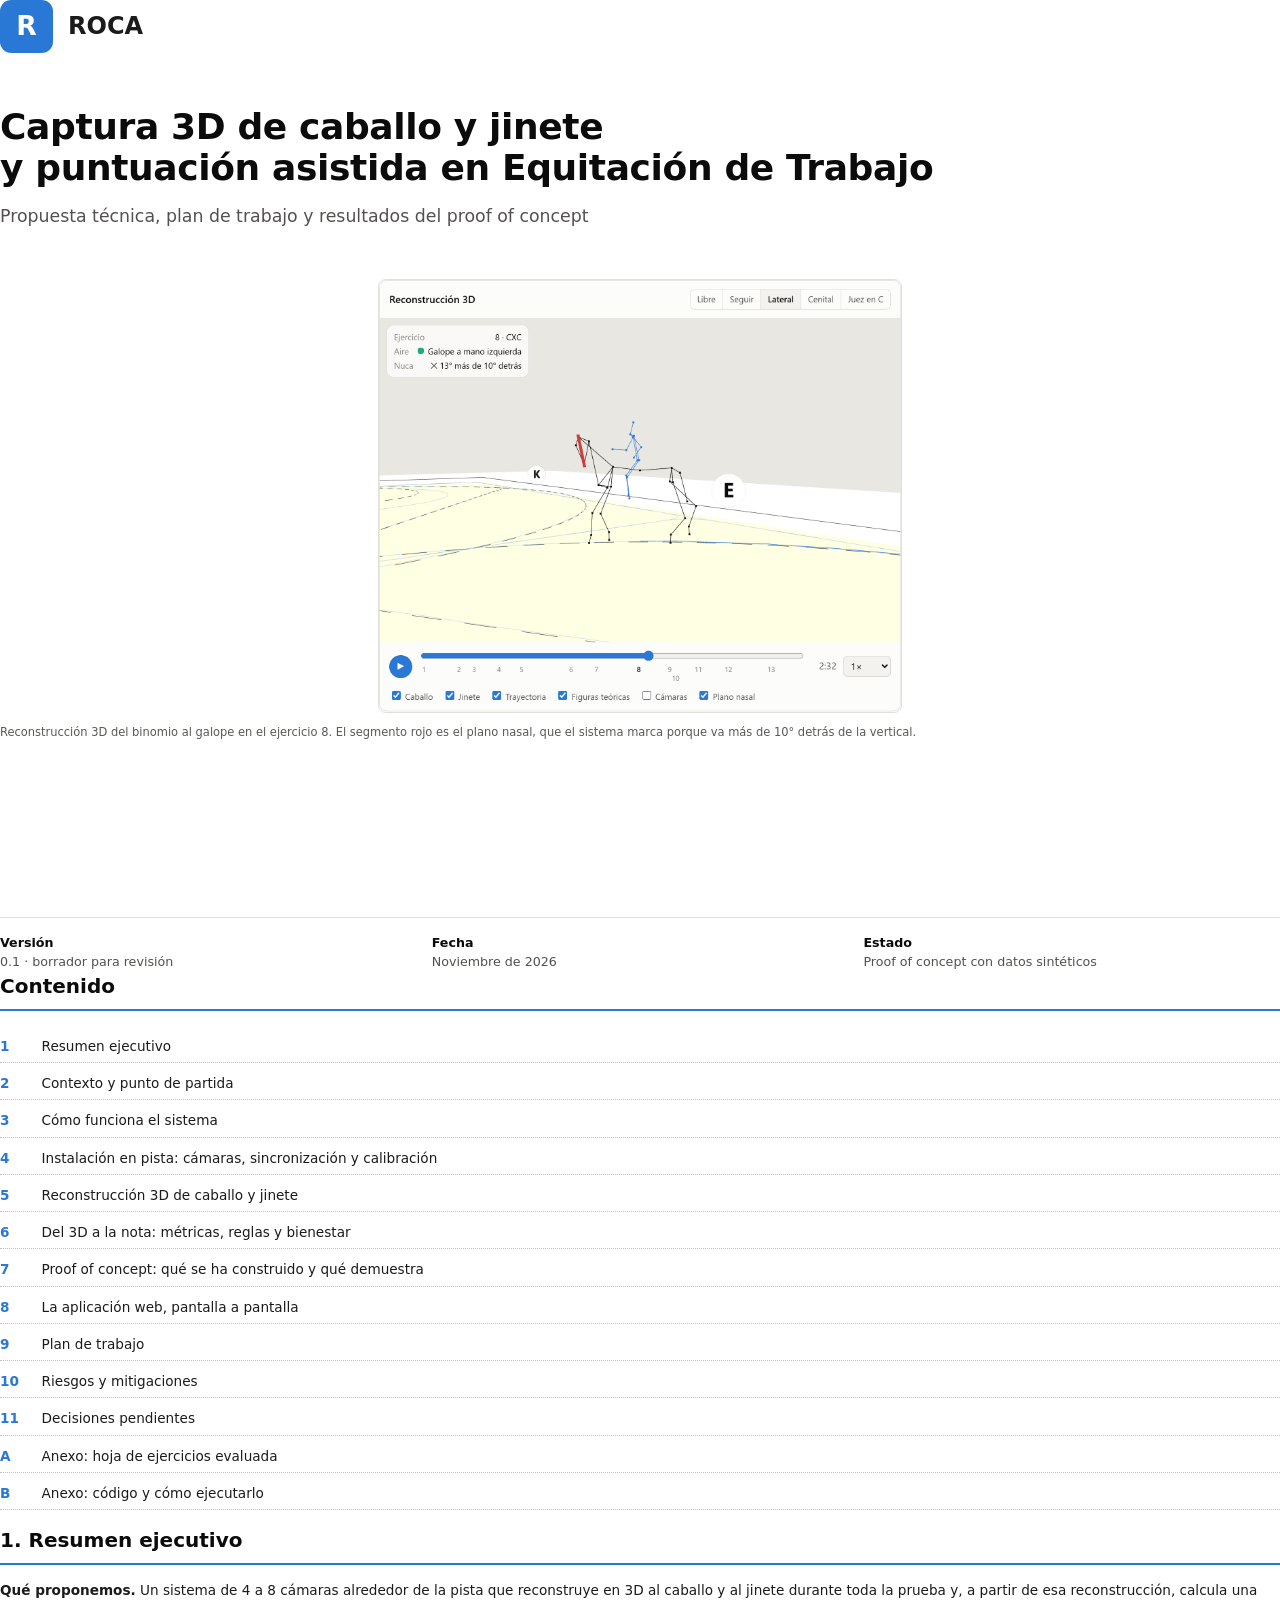
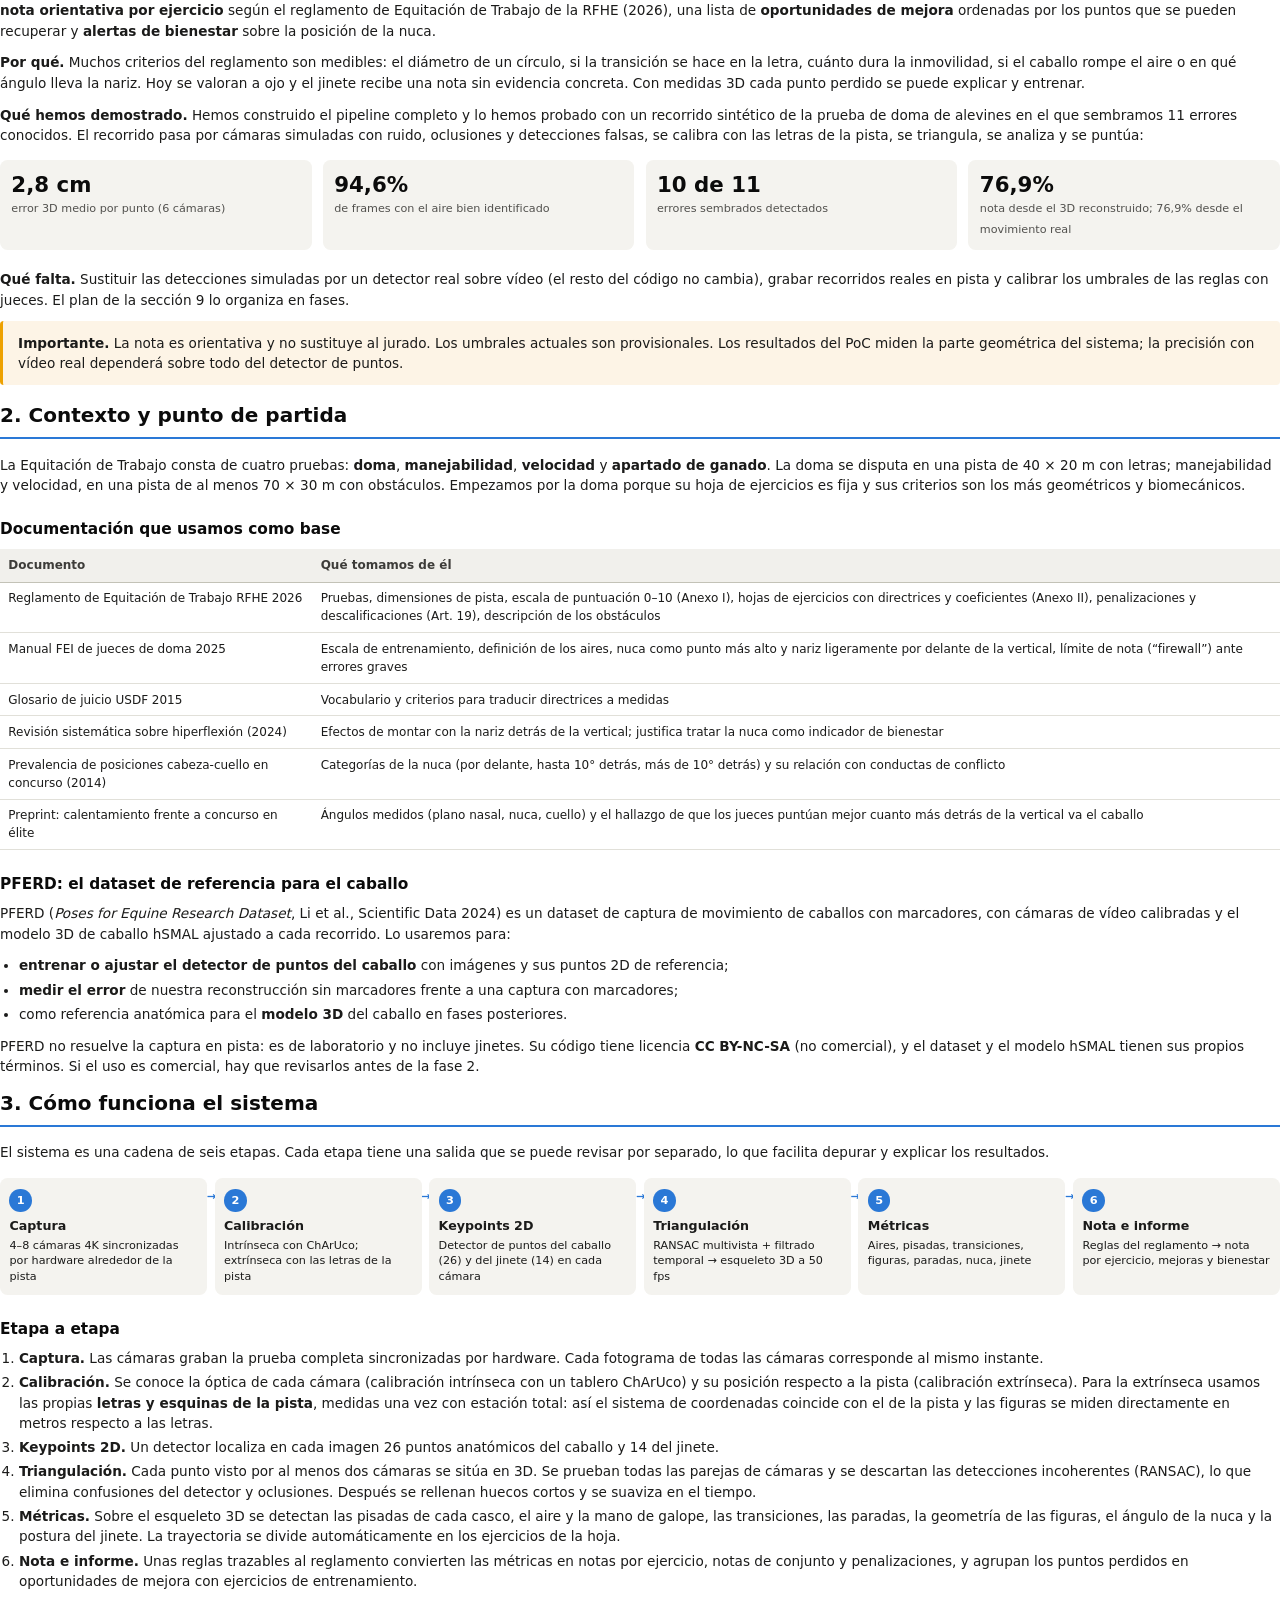
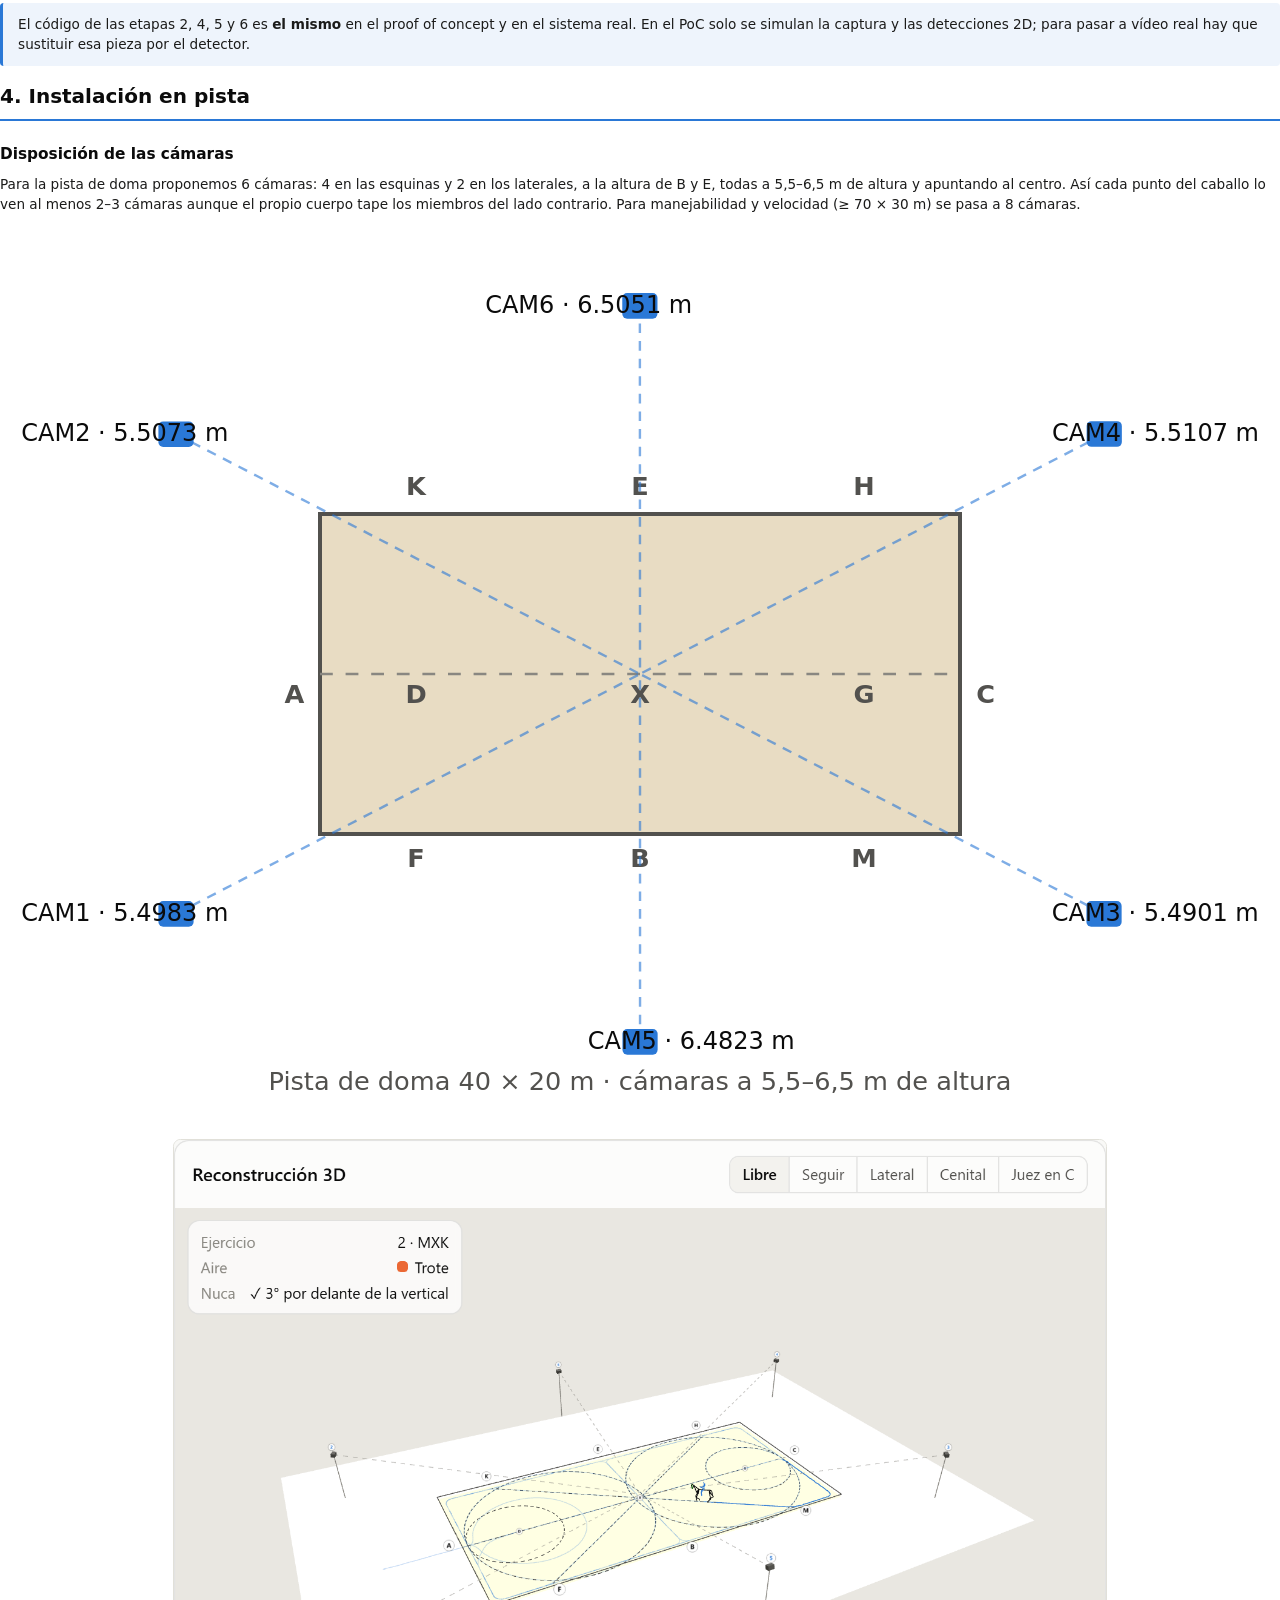
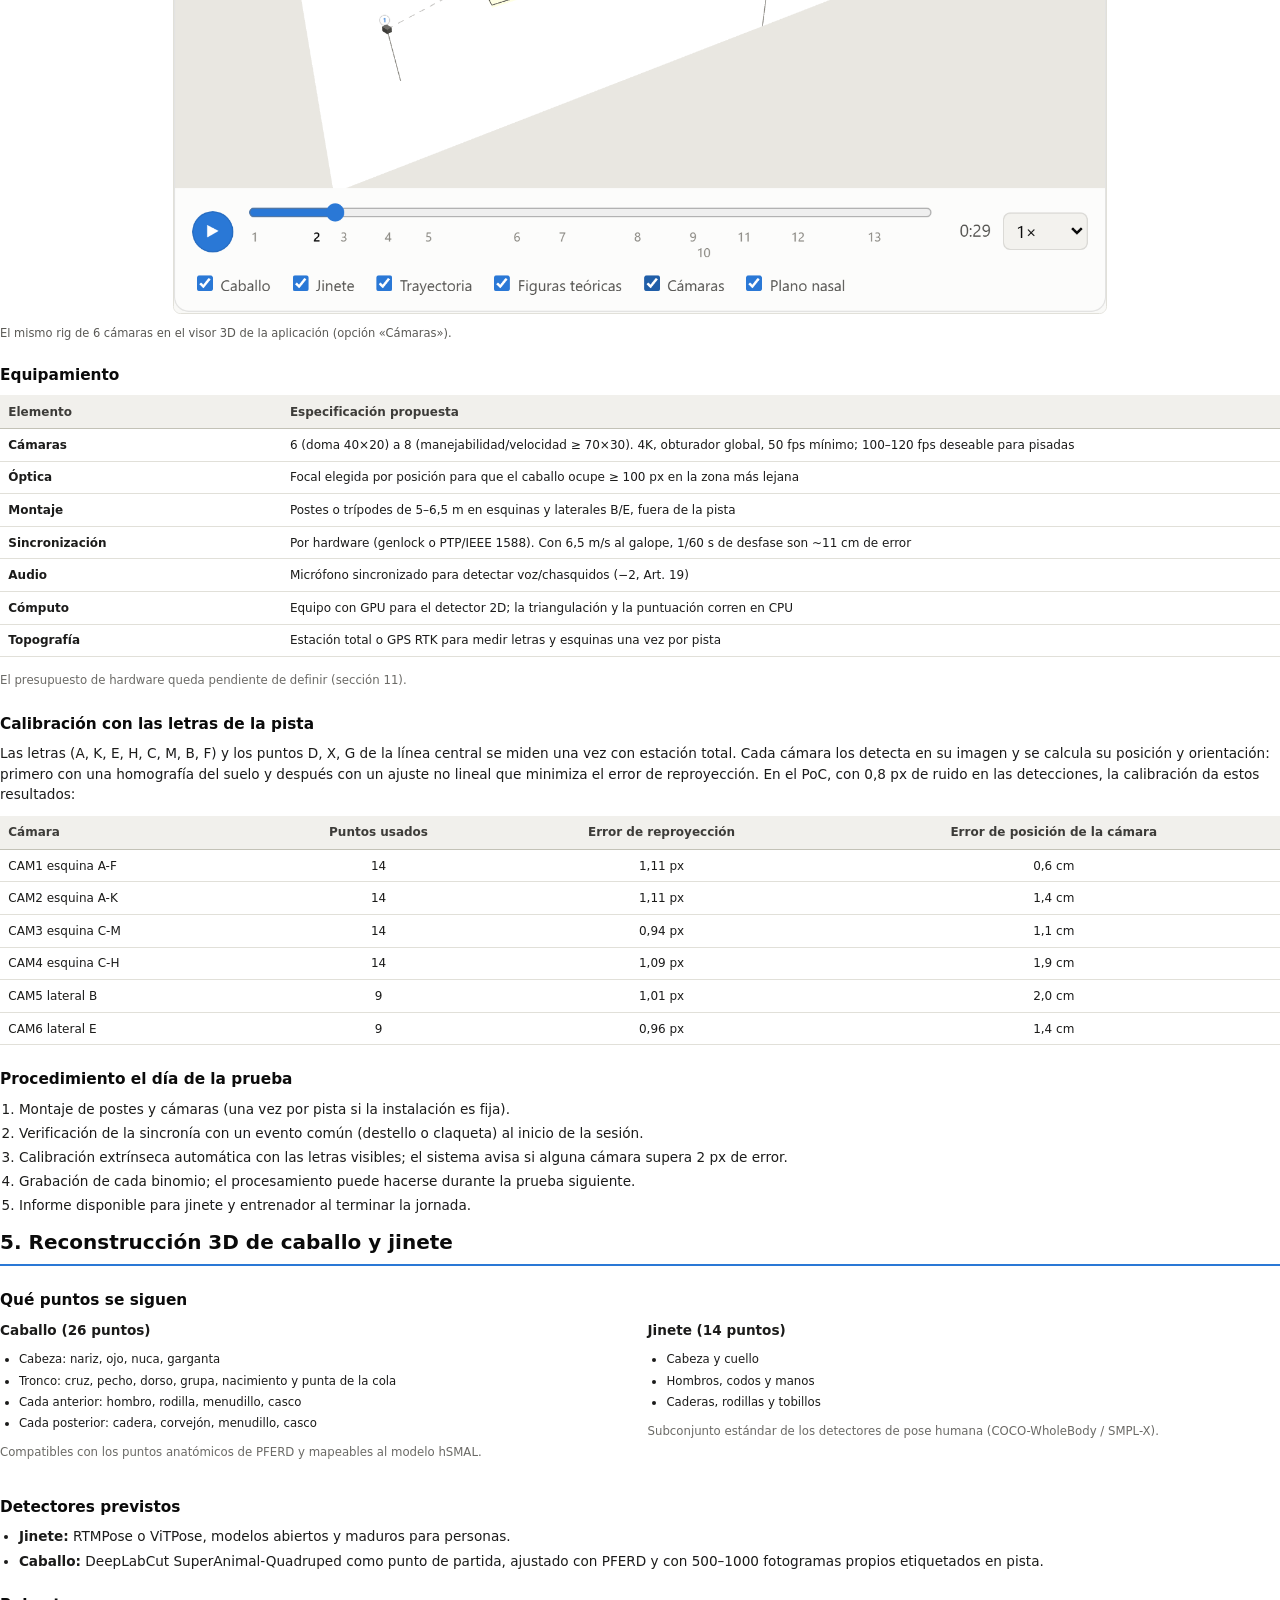
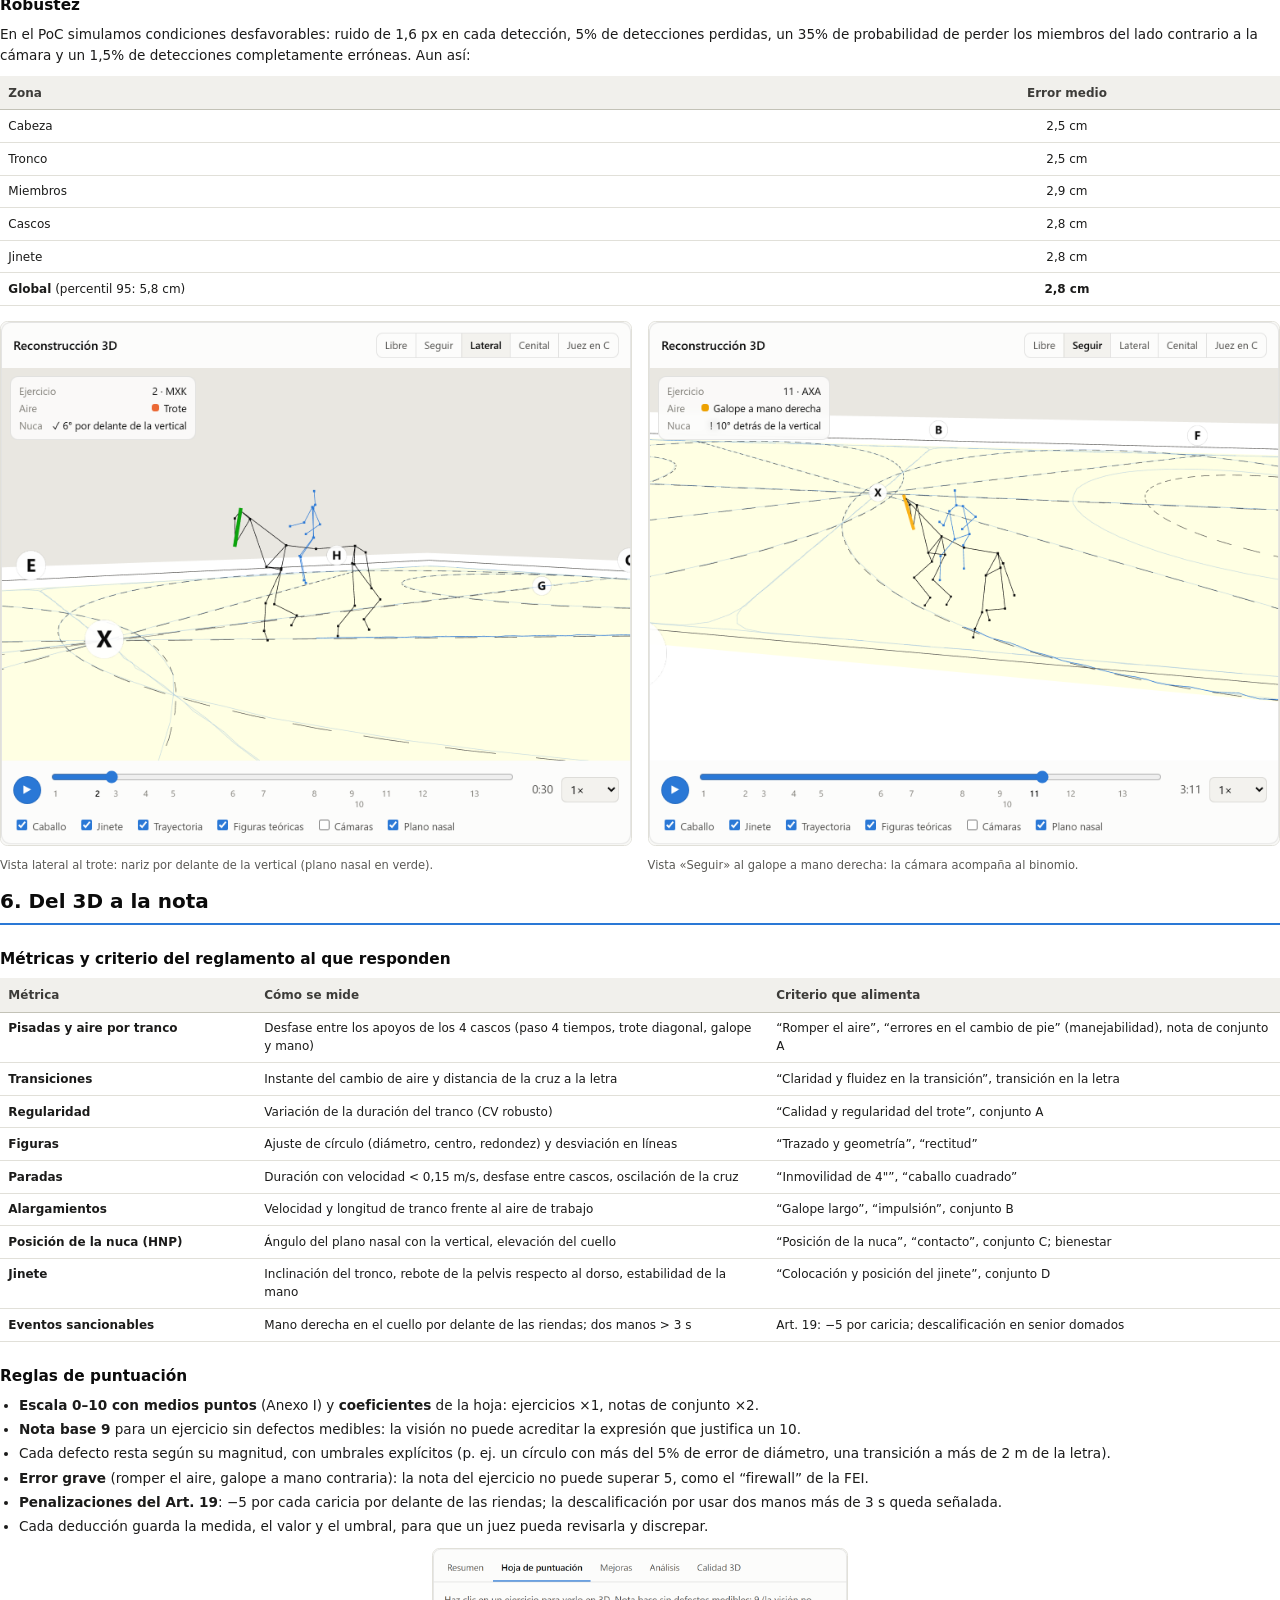
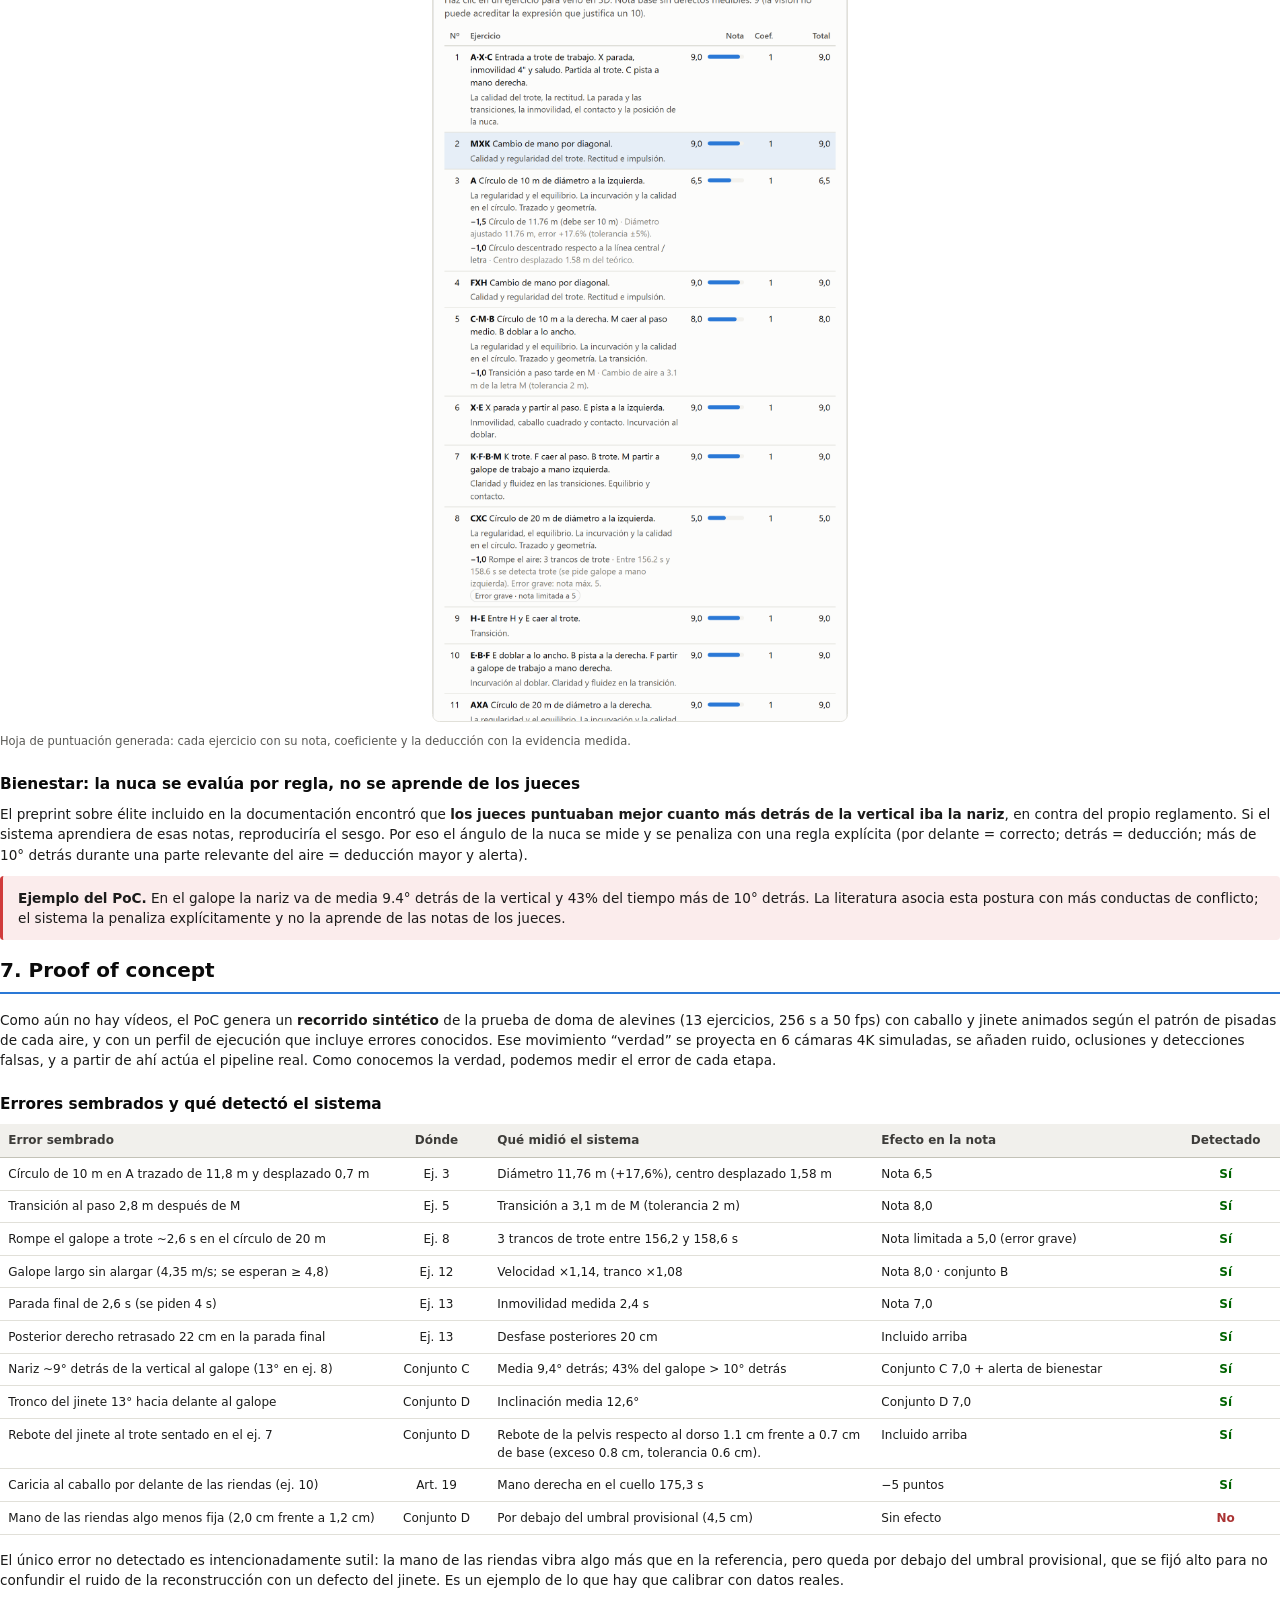
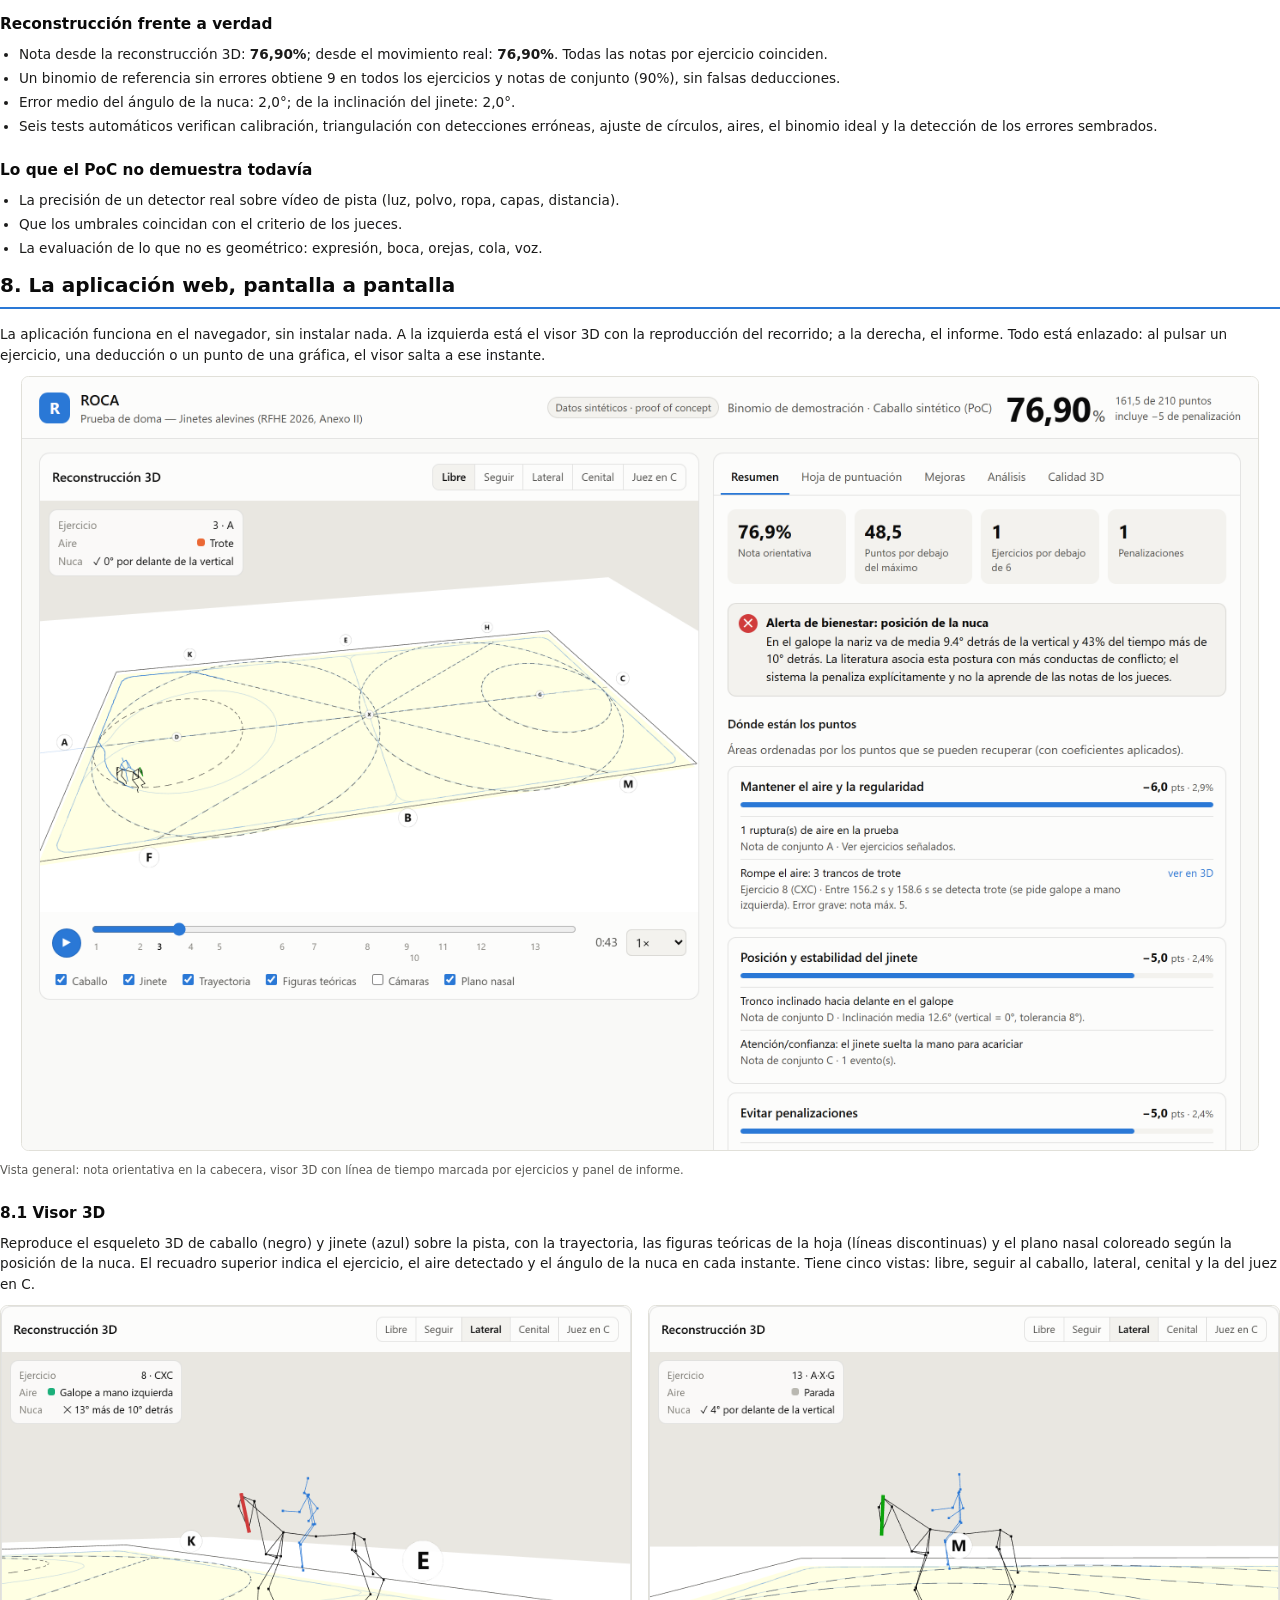
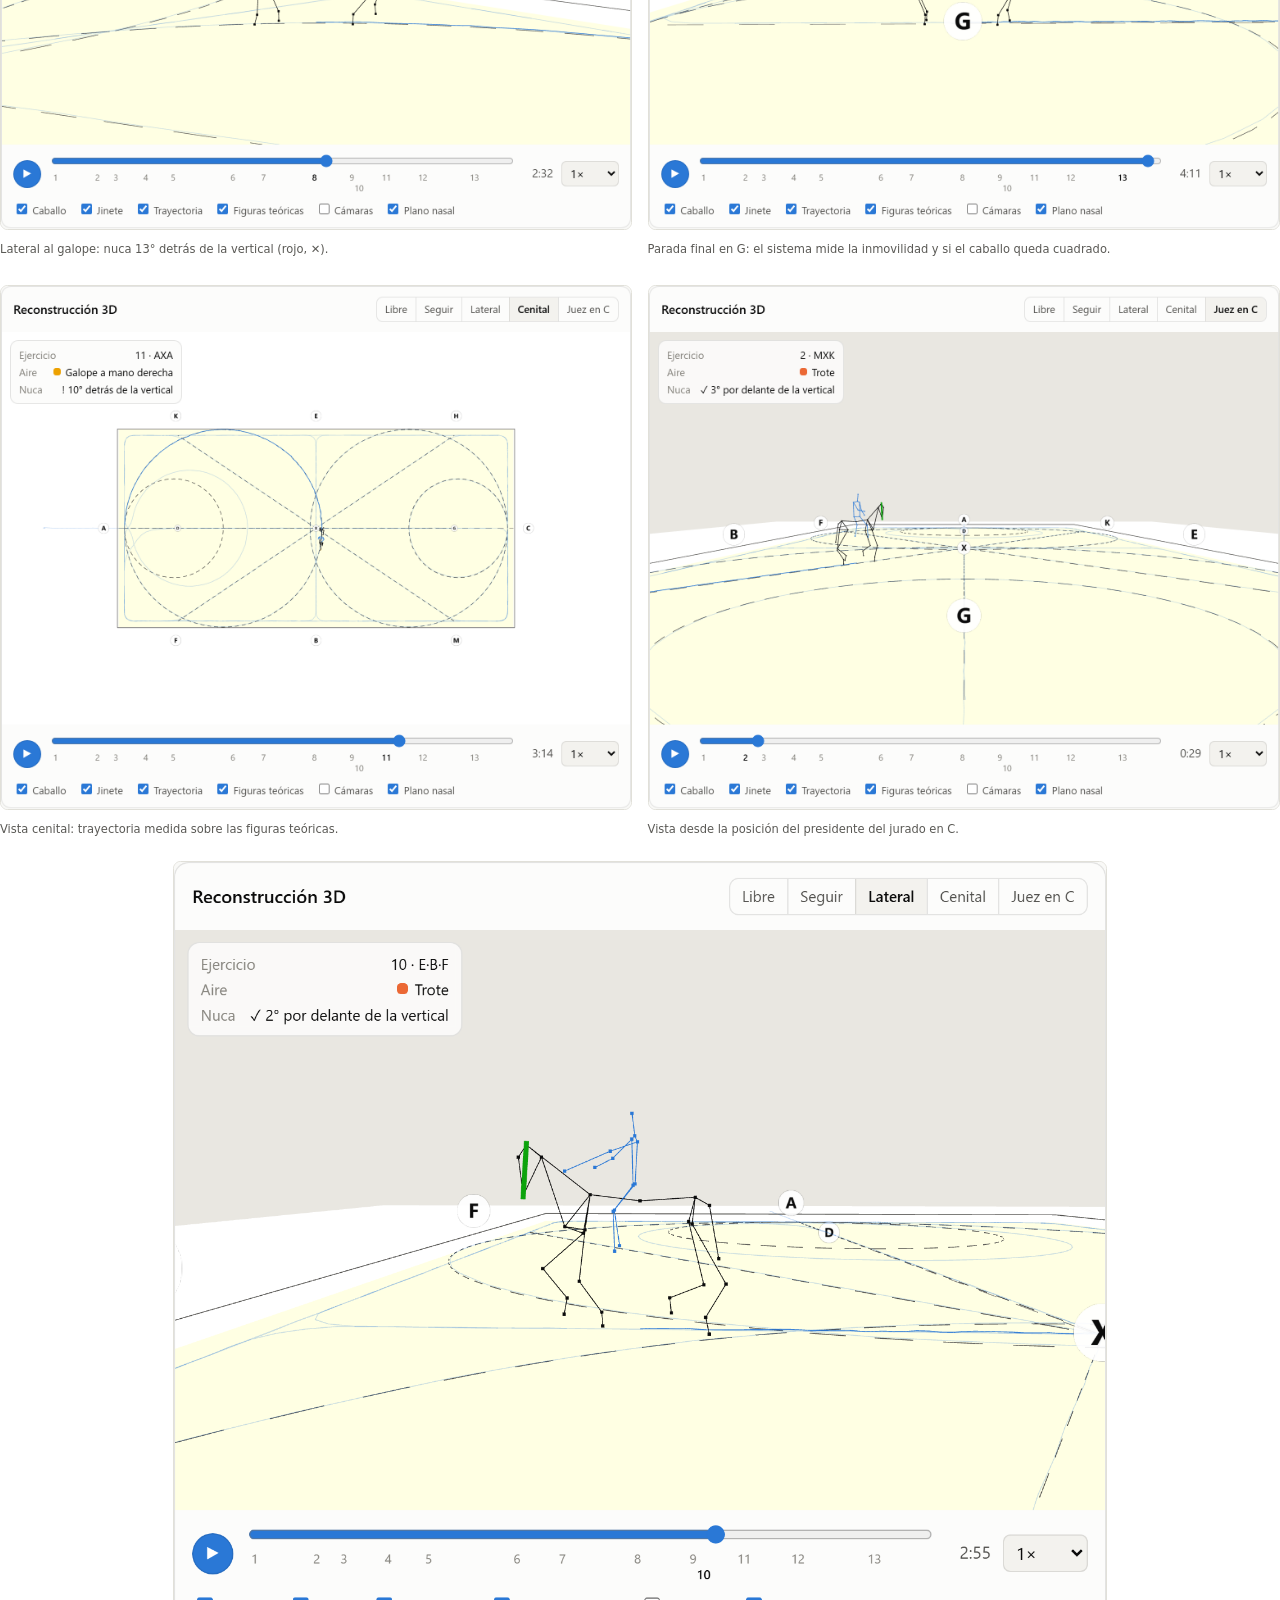
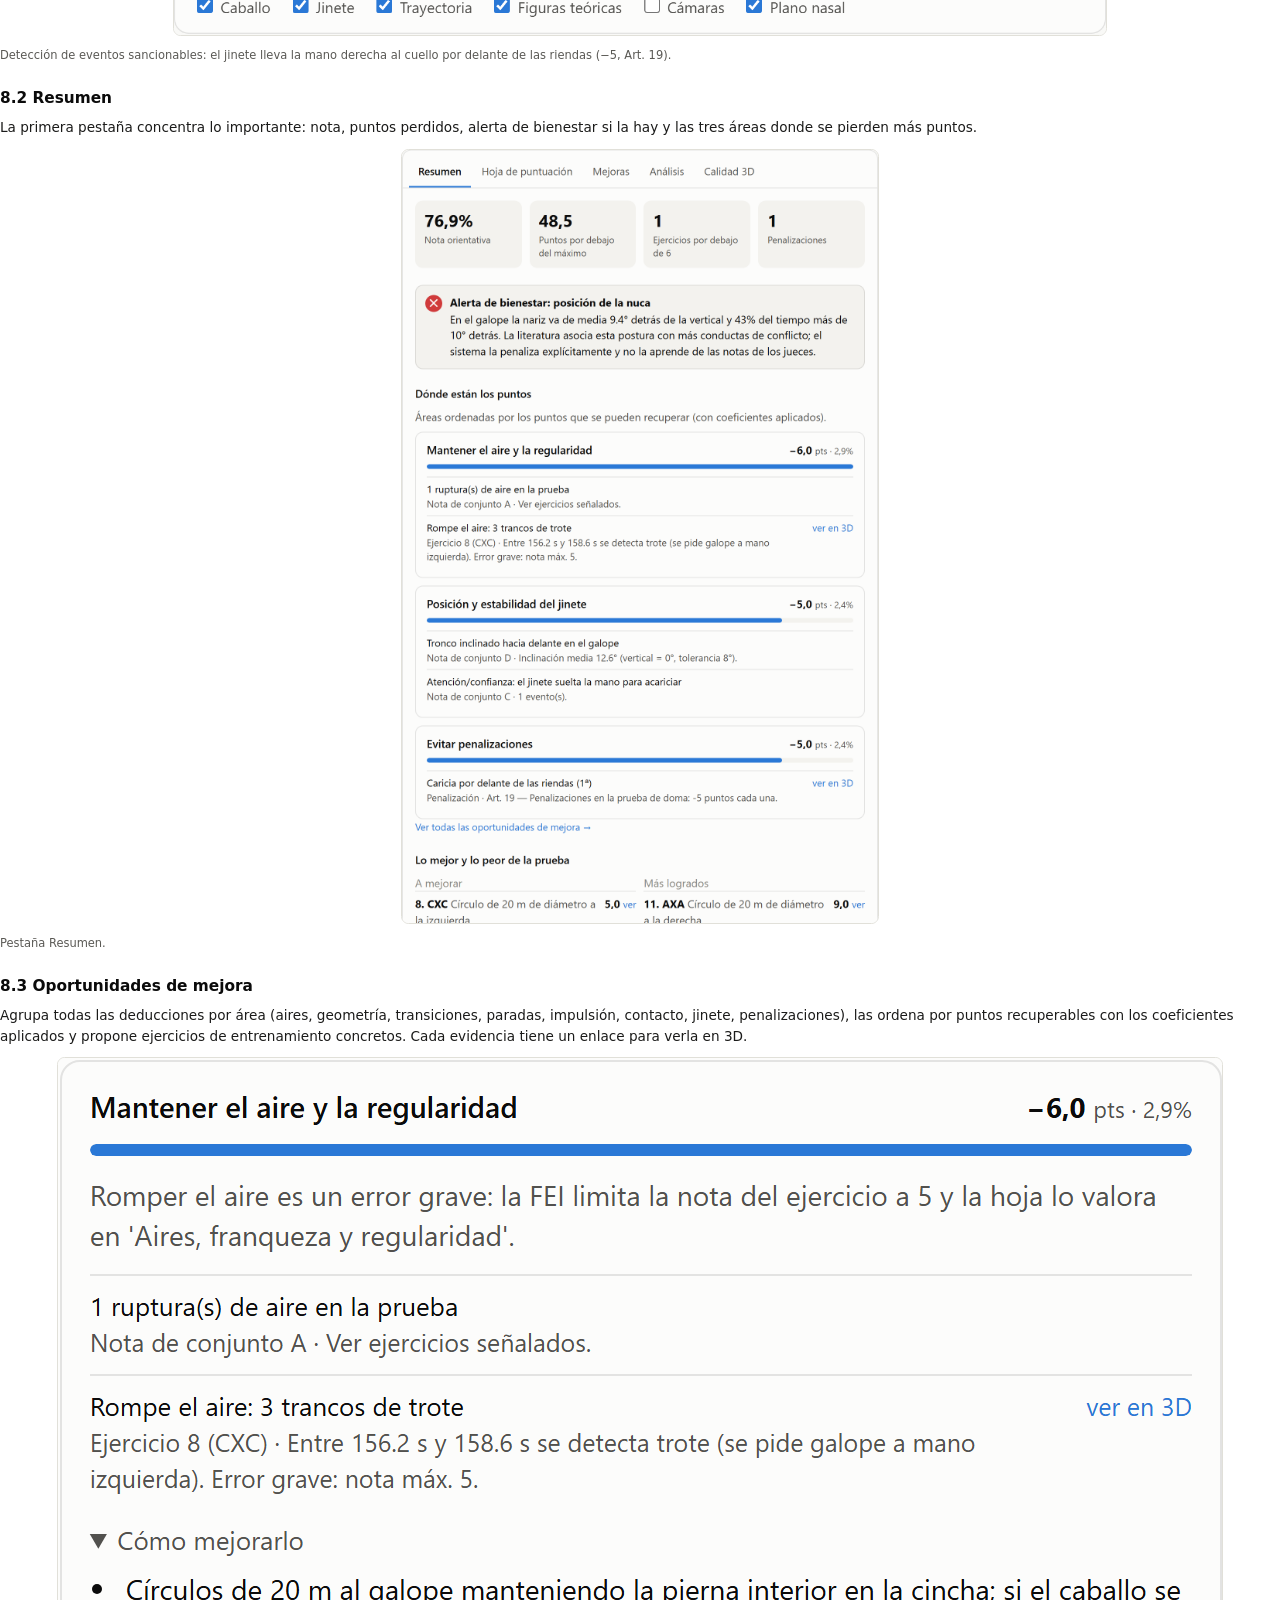
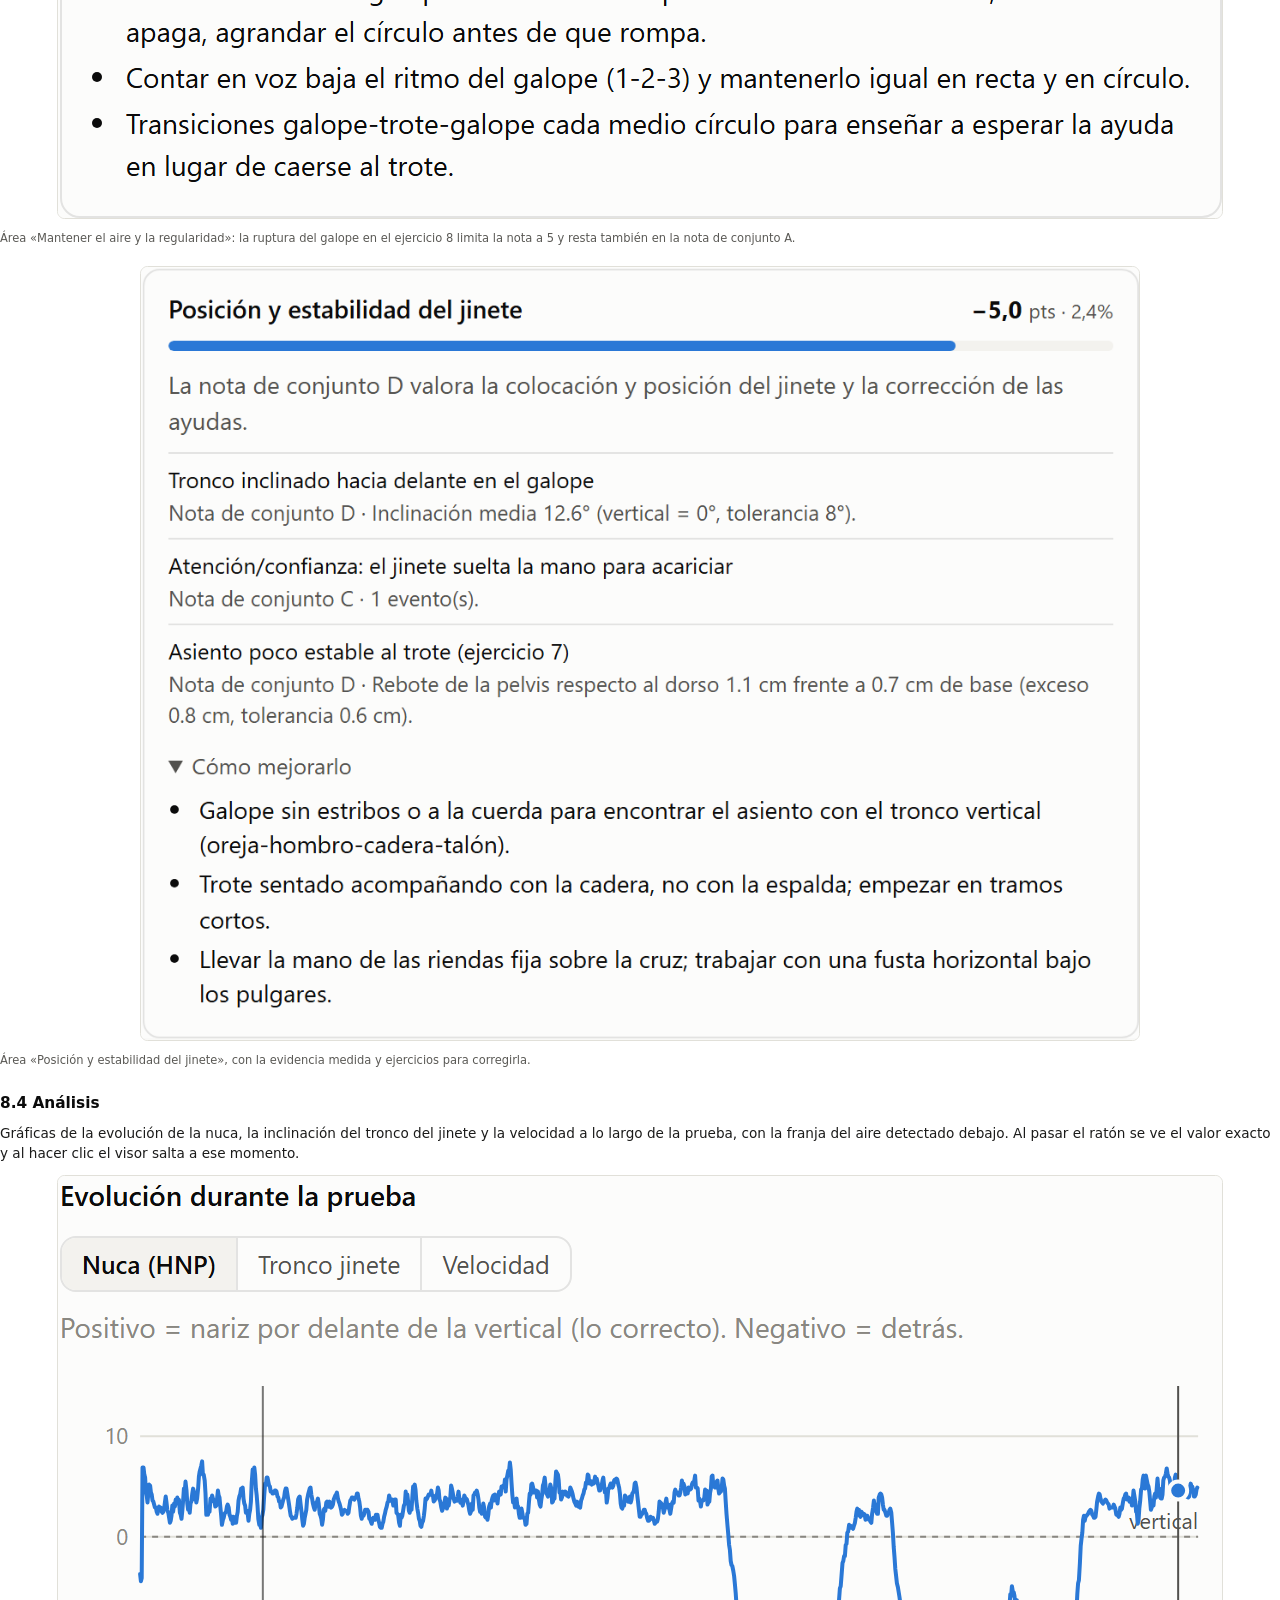
==== commit 3fb2eb9a: "Renombrar el proyecto a ROCA y generar demo en un solo HTML - Marca ROCA en web, documentación y PDF" ====
--- a/docs/propuesta_tecnica.html
+++ b/docs/propuesta_tecnica.html
@@ -1,4 +1,4 @@
-<!doctype html><html lang="es"><head><meta charset="utf-8"><title>Cohnetic — Propuesta técnica</title>
+<!doctype html><html lang="es"><head><meta charset="utf-8"><title>ROCA — Propuesta técnica</title>
 <style>
 @page { size: A4; margin: 18mm 16mm 20mm 16mm; }
 * { box-sizing: border-box; }
@@ -54,7 +54,7 @@
 .avoid { page-break-inside: avoid; }
 </style></head><body>
 <div class="cover">
-  <div class="brand"><div class="logo">C</div><span>Cohnetic</span></div>
+  <div class="brand"><div class="logo">R</div><span>ROCA</span></div>
   <h1>Captura 3D de caballo y jinete<br>y puntuación asistida en Equitación de Trabajo</h1>
   <div class="sub">Propuesta técnica, plan de trabajo y resultados del proof of concept</div>
   <figure class=""><img src="img/02_lateral_galope.png" style="width:100%"><figcaption>Reconstrucción 3D del binomio al galope en el ejercicio 8. El segmento rojo es el plano nasal, que el sistema marca porque va más de 10° detrás de la vertical.</figcaption></figure>
@@ -358,14 +358,14 @@
   <h2>Anexo B. Código y cómo ejecutarlo</h2>
   <p>El proyecto está en Python (numpy, scipy) para el pipeline y en HTML/JavaScript (Three.js) para la web.</p>
   <table><tr><th style="width:32%">Módulo</th><th>Función</th></tr>
-    <tr><td><code>cohnetic/camera.py</code></td><td>Modelo de cámara y calibración extrínseca con las letras</td></tr>
-    <tr><td><code>cohnetic/triangulation.py</code></td><td>Triangulación RANSAC multivista y filtrado temporal</td></tr>
-    <tr><td><code>cohnetic/protocol.py</code></td><td>Hoja de ejercicios: textos, directrices, coeficientes, controles y ruta</td></tr>
-    <tr><td><code>cohnetic/segmentation.py</code></td><td>División de la trayectoria en ejercicios</td></tr>
-    <tr><td><code>cohnetic/metrics/</code></td><td>Pisadas, aires, transiciones, figuras, nuca, jinete y eventos</td></tr>
-    <tr><td><code>cohnetic/scoring.py</code>, <code>advice.py</code></td><td>Reglas de puntuación y oportunidades de mejora</td></tr>
-    <tr><td><code>cohnetic/synth.py</code></td><td>Generador sintético (solo PoC): movimiento, cámaras y detecciones</td></tr>
-    <tr><td><code>cohnetic/pipeline.py</code>, <code>report.py</code></td><td>Orquestación y exportación de datos para la web</td></tr>
+    <tr><td><code>roca/camera.py</code></td><td>Modelo de cámara y calibración extrínseca con las letras</td></tr>
+    <tr><td><code>roca/triangulation.py</code></td><td>Triangulación RANSAC multivista y filtrado temporal</td></tr>
+    <tr><td><code>roca/protocol.py</code></td><td>Hoja de ejercicios: textos, directrices, coeficientes, controles y ruta</td></tr>
+    <tr><td><code>roca/segmentation.py</code></td><td>División de la trayectoria en ejercicios</td></tr>
+    <tr><td><code>roca/metrics/</code></td><td>Pisadas, aires, transiciones, figuras, nuca, jinete y eventos</td></tr>
+    <tr><td><code>roca/scoring.py</code>, <code>advice.py</code></td><td>Reglas de puntuación y oportunidades de mejora</td></tr>
+    <tr><td><code>roca/synth.py</code></td><td>Generador sintético (solo PoC): movimiento, cámaras y detecciones</td></tr>
+    <tr><td><code>roca/pipeline.py</code>, <code>report.py</code></td><td>Orquestación y exportación de datos para la web</td></tr>
     <tr><td><code>web/</code></td><td>Aplicación web (visor 3D e informe)</td></tr>
     <tr><td><code>tests/</code></td><td>Tests automáticos</td></tr>
   </table>
